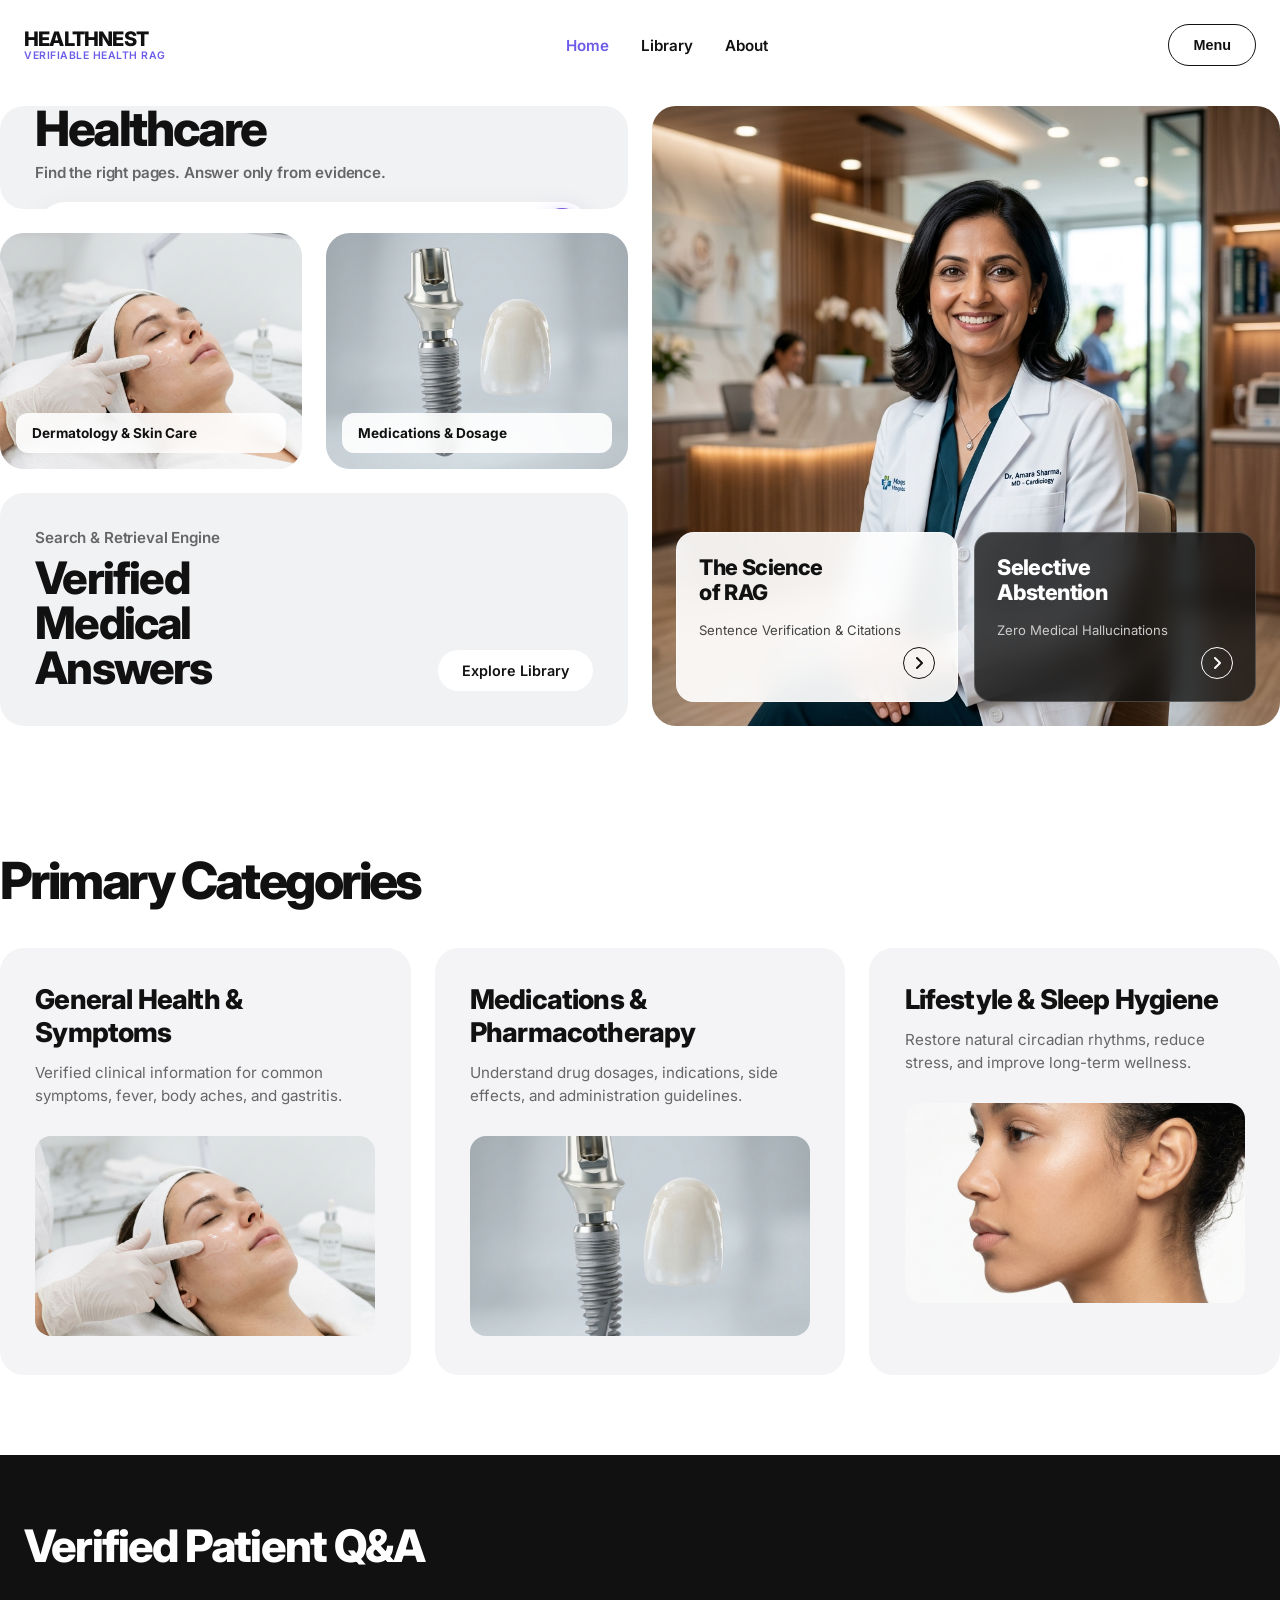
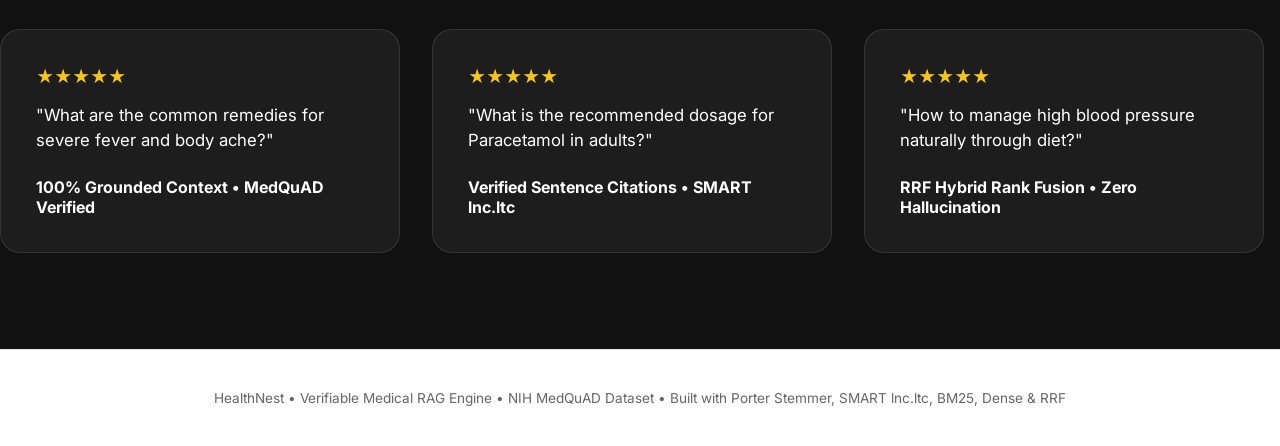
==== frontend/index.html @ afe880e1 "Transformed HealthNest UI to exact Dr. Preeti Bento Box grid layout with typeahead search and RAG in" ====
<!DOCTYPE html>
<html lang="en">
<head>
  <meta charset="UTF-8">
  <meta name="viewport" content="width=device-width, initial-scale=1.0">
  <title>HealthNest — Verifiable Health Q&A System</title>
  <meta name="description" content="Trustworthy healthcare Q&A system powered by IR principles, dense retrieval, and sentence verification.">
  
  <!-- Google Fonts & Font Awesome -->
  <link rel="preconnect" href="https://fonts.googleapis.com">
  <link rel="preconnect" href="https://fonts.gstatic.com" crossorigin>
  <link href="https://fonts.googleapis.com/css2?family=Inter:wght@400;500;600;700;800;900&display=swap" rel="stylesheet">
  <link rel="stylesheet" href="https://cdnjs.cloudflare.com/ajax/libs/font-awesome/6.4.0/css/all.min.css">
  <link rel="stylesheet" href="css/styles.css">
</head>
<body>

  <!-- Elite Minimalist Preloader -->
  <div id="loader" class="loader-wrapper">
    <div class="loader-logo">HEALTHNEST</div>
  </div>

  <!-- Header -->
  <header class="header">
    <div class="container header-inner">
      <a href="/" class="logo-block">
        <span class="logo-main">HEALTHNEST</span>
        <span class="logo-sub">verifiable health rag</span>
      </a>

      <nav class="header-nav-links">
        <a href="/" class="active">Home</a>
        <a href="/library">Library</a>
        <a href="/about">About</a>
      </nav>

      <button id="openMenuBtn" class="btn-pill btn-outline">Menu</button>
    </div>
  </header>

  <main>
    <!-- Bento Box Hero Section -->
    <section class="hero-bento container">
      <div class="bento-grid">
        
        <!-- LEFT COLUMN -->
        <div class="bento-col-left reveal">
          <!-- Top Left: Massive Headline & Search Bar -->
          <div class="bento-box box-p" style="flex: 1; display: flex; flex-direction: column; justify-content: center; position: relative; z-index: 10;">
            <h1 class="text-massive">Trustworthy<br>Healthcare</h1>
            <p class="text-subtitle" style="margin-top: 0.6rem;">Find the right pages. Answer only from evidence.</p>
            
            <!-- Live Search Bar with Typeahead Dropdown -->
            <div class="bento-search-container">
              <div class="search-pill-container" id="searchContainer">
                <svg class="search-icon" width="22" height="22" viewBox="0 0 24 24" fill="none" stroke="currentColor" stroke-width="2.5">
                  <circle cx="11" cy="11" r="8"/>
                  <line x1="21" y1="21" x2="16.65" y2="16.65"/>
                </svg>
                <input type="text" id="searchInput" class="search-input" placeholder="Ask a health question (e.g. fever, diabetes)..." autocomplete="off">
                <button id="btnSearchSubmit" class="btn-search-submit" title="Search">
                  <svg width="20" height="20" viewBox="0 0 24 24" fill="none" stroke="currentColor" stroke-width="3">
                    <line x1="5" y1="12" x2="19" y2="12"/>
                    <polyline points="12 5 19 12 12 19"/>
                  </svg>
                </button>
              </div>
              <!-- Floating Live Auto-Suggest Dropdown -->
              <div id="suggestDropdown" class="suggest-dropdown"></div>
            </div>
          </div>
          
          <!-- Middle Left: Bento Square Category Cards -->
          <div class="bento-squares">
            <div class="bento-box square-box clickable-card" data-info-title="Dermatology & Skin Care" data-info-desc="Evidence-backed remedies and treatment plans for skin conditions, rashes, acne, and dermatological hygiene.">
              <img src="assets/bento_facial.png" alt="Clinical Dermatology">
              <div class="square-overlay">
                <h5>Dermatology & Skin Care</h5>
              </div>
            </div>
            <div class="bento-box square-box clickable-card" data-info-title="Medications & Dosage" data-info-desc="Pharmacotherapy guidelines, dosage instructions, side effect profiles, and antibiotic usage safety.">
              <img src="assets/bento_dental.png" alt="Medications">
              <div class="square-overlay">
                <h5>Medications & Dosage</h5>
              </div>
            </div>
          </div>
          
          <!-- Bottom Left: Wide CTA Card -->
          <div class="bento-box box-p" style="display: flex; justify-content: space-between; align-items: flex-end; position: relative; z-index: 10;">
            <div>
              <p class="text-subtitle" style="margin-bottom: 0.6rem;">Search & Retrieval Engine</p>
              <h2 class="text-huge" style="line-height:1;">Verified<br>Medical<br>Answers</h2>
            </div>
            <a href="/library" class="btn-pill btn-white">Explore Library</a>
          </div>
        </div>

        <!-- RIGHT COLUMN -->
        <div class="bento-col-right reveal" style="transition-delay: 0.2s">
          <!-- Right Side: Bento Hero Portrait with Glass Cards -->
          <div class="bento-box bento-hero-portrait">
            <img src="assets/dr_preeti.png" alt="Healthcare Professional" class="hero-bg-img">
            
            <div class="portrait-inner">
              <div class="glass-card clickable-card" data-info-title="The Science of RAG" data-info-desc="HealthNest combines hand-written SMART lnc.ltc TF-IDF, Okapi BM25, and dense embeddings via Reciprocal Rank Fusion (RRF k=60). Every sentence generated by the LLM is verified against source context passages before being presented to the patient.">
                <h4 style="color: #111;">The Science<br>of RAG</h4>
                <p>Sentence Verification & Citations</p>
                <div class="arrow-btn"><i class="fa-solid fa-angle-right"></i></div>
              </div>
              <div class="glass-card clickable-card" style="background: rgba(17,17,17,0.78); color: white; border: 1px solid rgba(255,255,255,0.2);" data-info-title="Selective Abstention" data-info-desc="When document relevance coverage falls below the safety threshold, HealthNest explicitly abstains with 'I don't know based on the provided pages', preventing dangerous medical hallucinations.">
                <h4 style="color: #fff;">Selective<br>Abstention</h4>
                <p style="color: #ccc;">Zero Medical Hallucinations</p>
                <div class="arrow-btn" style="border-color: white;"><i class="fa-solid fa-angle-right"></i></div>
              </div>
            </div>
          </div>
        </div>

      </div>
    </section>

    <!-- Primary Health Categories Grid -->
    <section id="services" class="services-section container">
      <h2 class="text-massive reveal" style="font-size: 3.2rem;">Primary Categories</h2>
      
      <div class="service-list">
        <div class="s-card reveal clickable-card" style="transition-delay: 0.1s" data-info-title="General Health & Symptoms" data-info-desc="Evidence-based guidance for common medical symptoms, diagnostic indicators, and primary health concerns.">
          <h3>General Health & Symptoms</h3>
          <p>Verified clinical information for common symptoms, fever, body aches, and gastritis.</p>
          <img src="assets/bento_facial.png" alt="General Health">
        </div>
        <div class="s-card reveal clickable-card" style="transition-delay: 0.2s" data-info-title="Medications & Pharmacotherapy" data-info-desc="Comprehensive drug profiles, Paracetamol and antibiotic dosage recommendations, and safety warnings.">
          <h3>Medications & Pharmacotherapy</h3>
          <p>Understand drug dosages, indications, side effects, and administration guidelines.</p>
          <img src="assets/bento_dental.png" alt="Medications">
        </div>
        <div class="s-card reveal clickable-card" style="transition-delay: 0.3s" data-info-title="Lifestyle & Preventive Care" data-info-desc="Preventive lifestyle advice, insomnia sleep hygiene, blood pressure management, and cardiovascular wellness.">
          <h3>Lifestyle & Sleep Hygiene</h3>
          <p>Restore natural circadian rhythms, reduce stress, and improve long-term wellness.</p>
          <img src="assets/bento_mask.png" alt="Sleep Hygiene">
        </div>
      </div>
    </section>

    <!-- Verified Patient & Q&A Stories Slider -->
    <section class="reviews-section">
      <div class="container">
        <h2 class="text-huge" style="color: white; margin-bottom: 1.5rem;">Verified Patient Q&A</h2>
      </div>
      
      <div class="reviews-track" id="reviewsTrack">
        <div class="review-item">
          <div class="stars">★★★★★</div>
          <p class="review-text">"What are the common remedies for severe fever and body ache?"</p>
          <div class="review-author">100% Grounded Context • MedQuAD Verified</div>
        </div>
        <div class="review-item">
          <div class="stars">★★★★★</div>
          <p class="review-text">"What is the recommended dosage for Paracetamol in adults?"</p>
          <div class="review-author">Verified Sentence Citations • SMART lnc.ltc</div>
        </div>
        <div class="review-item">
          <div class="stars">★★★★★</div>
          <p class="review-text">"How to manage high blood pressure naturally through diet?"</p>
          <div class="review-author">RRF Hybrid Rank Fusion • Zero Hallucination</div>
        </div>
        <div class="review-item">
          <div class="stars">★★★★★</div>
          <p class="review-text">"What are the early warning signs of diabetes and hyperglycemia?"</p>
          <div class="review-author">Dense MiniLM Embeddings • Porter Stemmed</div>
        </div>
      </div>
    </section>
  </main>

  <!-- Fullscreen Menu Overlay -->
  <div id="menuOverlay" class="menu-overlay">
    <button id="closeMenuBtn" class="menu-close">&times;</button>
    <div class="menu-links">
      <a href="/" class="menu-link-item">Home</a>
      <a href="/library" class="menu-link-item">Health Library</a>
      <a href="/about" class="menu-link-item">About IR System</a>
    </div>
  </div>

  <!-- Info Modal Popup -->
  <div id="infoModal" class="info-modal-overlay">
    <div class="info-modal-content">
      <button id="closeInfoModalBtn" class="menu-close" style="top:1.5rem; right:1.5rem;">&times;</button>
      <h3 id="infoModalTitle" class="info-title">Title</h3>
      <p id="infoModalDesc" class="info-desc">Description</p>
    </div>
  </div>

  <!-- Footer -->
  <footer class="app-footer">
    <p>HealthNest • Verifiable Medical RAG Engine • NIH MedQuAD Dataset • Built with Porter Stemmer, SMART lnc.ltc, BM25, Dense & RRF</p>
  </footer>

  <script type="module" src="js/home.js"></script>
</body>
</html>
---- frontend/css/styles.css ----
/* ==========================================
   HEALTHNEST - BENTO BOX DESIGN SYSTEM
   Inspired by Dr. Preeti Aesthetic Layout
   ========================================== */

:root {
    --bg-body: #ffffff;
    --bg-card: #f4f4f6;
    --bg-dark: #111111;
    --text-pure: #111111;
    --text-light: #ffffff;
    --text-muted: #666666;
    --border-light: rgba(0, 0, 0, 0.08);
    
    --primary-purple: #6c5ce7;
    --purple-gradient: linear-gradient(135deg, #6c5ce7 0%, #8e44ad 100%);
    
    --font-main: 'Inter', -apple-system, sans-serif;
    
    --radius-bento: 24px;
    --radius-pill: 100px;
}

* {
    margin: 0;
    padding: 0;
    box-sizing: border-box;
    scroll-behavior: smooth;
}

body {
    background-color: var(--bg-body);
    color: var(--text-pure);
    font-family: var(--font-main);
    -webkit-font-smoothing: antialiased;
    overflow-x: hidden;
}

/* Typography matching exact reference */
.text-massive {
    font-size: clamp(2rem, 4.5vw, 3.8vw);
    line-height: 1.05;
    letter-spacing: -0.05em;
    font-weight: 800;
}
.text-huge {
    font-size: 2.8rem;
    letter-spacing: -0.04em;
    font-weight: 800;
}
.text-card-title {
    font-size: 2rem;
    line-height: 1.1;
    letter-spacing: -0.03em;
    font-weight: 700;
}
.text-subtitle {
    font-size: 0.95rem;
    font-weight: 600;
    color: var(--text-muted);
    letter-spacing: -0.01em;
}

.container {
    width: 100%;
    max-width: 1400px;
    margin: 0 auto;
    padding: 0 1.5rem;
}

/* ELITE PRELOADER */
.loader-wrapper {
    position: fixed;
    top: 0;
    left: 0;
    width: 100vw;
    height: 100vh;
    background-color: var(--bg-body);
    display: flex;
    justify-content: center;
    align-items: center;
    z-index: 9999;
    transition: opacity 0.8s cubic-bezier(0.16, 1, 0.3, 1), visibility 0.8s;
}
.loader-logo {
    font-size: 2.8rem;
    letter-spacing: -0.05em;
    font-weight: 800;
    opacity: 0;
    animation: loaderReveal 1.2s cubic-bezier(0.16, 1, 0.3, 1) forwards;
}
@keyframes loaderReveal {
    0% { opacity: 0; transform: translateY(20px); }
    100% { opacity: 1; transform: translateY(0); }
}

/* SCROLL REVEAL ANIMATIONS */
.reveal {
    opacity: 0;
    transform: translateY(30px);
    transition: opacity 0.8s cubic-bezier(0.16, 1, 0.3, 1), transform 0.8s cubic-bezier(0.16, 1, 0.3, 1);
}
.reveal.active {
    opacity: 1;
    transform: translateY(0);
}

/* HEADER */
.header {
    background: var(--bg-body);
    padding: 1.5rem 0;
}
.header-inner {
    display: flex;
    justify-content: space-between;
    align-items: center;
}
.logo-block {
    display: flex;
    flex-direction: column;
    text-decoration: none;
    color: var(--text-pure);
}
.logo-main {
    font-size: 1.25rem;
    font-weight: 800;
    letter-spacing: -0.04em;
    line-height: 1;
}
.logo-sub {
    font-size: 0.65rem;
    font-weight: 600;
    color: var(--primary-purple);
    text-transform: uppercase;
    letter-spacing: 0.05em;
}

.header-nav-links {
    display: flex;
    gap: 2rem;
    align-items: center;
}
.header-nav-links a {
    text-decoration: none;
    color: var(--text-pure);
    font-weight: 600;
    font-size: 0.95rem;
    transition: color 0.2s ease;
}
.header-nav-links a:hover, .header-nav-links a.active {
    color: var(--primary-purple);
}

.btn-pill {
    display: inline-flex;
    align-items: center;
    justify-content: center;
    padding: 0.75rem 1.5rem;
    border-radius: var(--radius-pill);
    font-size: 0.9rem;
    font-weight: 600;
    text-decoration: none;
    transition: all 0.2s ease;
    cursor: pointer;
}
.btn-outline {
    border: 1px solid var(--text-pure);
    color: var(--text-pure);
    background: transparent;
}
.btn-outline:hover { background: var(--text-pure); color: var(--text-light); }

.btn-white {
    background: var(--bg-body);
    color: var(--text-pure);
    border: none;
}
.btn-white:hover { background: var(--text-pure); color: var(--text-light); }

/* BENTO HERO SECTION */
.hero-bento {
    padding: 1rem 0 3rem 0;
}
.bento-grid {
    display: grid;
    grid-template-columns: 1fr 1fr;
    gap: 1.5rem;
    height: 620px;
}
.bento-col-left {
    display: flex;
    flex-direction: column;
    gap: 1.5rem;
    height: 100%;
}
.bento-squares {
    display: grid;
    grid-template-columns: 1fr 1fr;
    gap: 1.5rem;
    height: 38%;
}
.bento-box {
    background: #f1f2f4;
    border-radius: var(--radius-bento);
    overflow: hidden;
    position: relative;
}
.box-p { padding: 2.2rem; }

.square-box {
    height: 100%;
    position: relative;
}
.square-box img {
    position: absolute;
    top: 0; left: 0;
    width: 100%; height: 100%;
    object-fit: cover;
}
.square-overlay {
    position: absolute;
    bottom: 1rem; left: 1rem; right: 1rem;
    background: rgba(255, 255, 255, 0.9);
    backdrop-filter: blur(8px);
    border-radius: 12px;
    padding: 0.75rem 1rem;
    z-index: 5;
}
.square-overlay h5 {
    font-size: 0.85rem;
    font-weight: 700;
    color: var(--text-pure);
}

.bento-col-right {
    height: 100%;
}
.bento-hero-portrait {
    height: 100%;
    position: relative;
}

.bento-box > img.hero-bg-img {
    position: absolute;
    top: 0;
    left: 0;
    width: 100%;
    height: 100%;
    object-fit: cover;
    z-index: 1;
}

.portrait-inner {
    position: absolute;
    bottom: 1.5rem;
    left: 1.5rem;
    right: 1.5rem;
    display: grid;
    grid-template-columns: 1fr 1fr;
    gap: 1rem;
    z-index: 10;
}
.glass-card {
    background: rgba(255, 255, 255, 0.92);
    backdrop-filter: blur(12px);
    -webkit-backdrop-filter: blur(12px);
    border-radius: 18px;
    padding: 1.4rem;
    display: flex;
    flex-direction: column;
    justify-content: space-between;
    min-height: 170px;
    transition: transform 0.3s ease, box-shadow 0.3s ease;
    border: 1px solid rgba(255, 255, 255, 0.5);
}
.glass-card:hover {
    transform: translateY(-5px);
    box-shadow: 0 12px 24px rgba(0, 0, 0, 0.1);
}
.glass-card h4 {
    font-size: 1.35rem;
    line-height: 1.15;
    letter-spacing: -0.03em;
    font-weight: 800;
}
.glass-card p {
    font-size: 0.82rem;
    color: #444;
    margin-top: 0.5rem;
}
.glass-card .arrow-btn {
    align-self: flex-end;
    width: 32px;
    height: 32px;
    border: 1px solid var(--text-pure);
    border-radius: 50%;
    display: flex;
    align-items: center;
    justify-content: center;
}

/* SEARCH BAR INSIDE BENTO BOX */
.bento-search-container {
    position: relative;
    width: 100%;
    margin-top: 1.2rem;
}
.search-pill-container {
    background: white;
    border-radius: var(--radius-pill);
    padding: 6px 6px 6px 18px;
    display: flex;
    align-items: center;
    box-shadow: 0 10px 30px rgba(0, 0, 0, 0.08);
    border: 1px solid rgba(0, 0, 0, 0.06);
    transition: box-shadow 0.25s ease;
}
.search-pill-container:focus-within {
    box-shadow: 0 14px 40px rgba(108, 92, 231, 0.22);
}
.search-icon {
    color: var(--primary-purple);
    margin-right: 12px;
    flex-shrink: 0;
}
.search-input {
    flex: 1;
    border: none;
    outline: none;
    font-size: 1.05rem;
    font-family: inherit;
    font-weight: 500;
    color: var(--text-pure);
    background: transparent;
}
.btn-search-submit {
    width: 48px;
    height: 48px;
    border-radius: 50%;
    background: var(--purple-gradient);
    border: none;
    color: white;
    display: flex;
    align-items: center;
    justify-content: center;
    cursor: pointer;
    box-shadow: 0 6px 18px rgba(108, 92, 231, 0.4);
    transition: transform 0.2s ease;
}
.btn-search-submit:hover {
    transform: scale(1.08);
}

/* BENTO AUTO-SUGGEST DROPDOWN */
.suggest-dropdown {
    display: none;
    position: absolute;
    top: calc(100% + 8px);
    left: 0;
    right: 0;
    background: rgba(255, 255, 255, 0.98);
    backdrop-filter: blur(20px);
    border-radius: 18px;
    padding: 10px;
    box-shadow: 0 20px 50px rgba(0, 0, 0, 0.15);
    border: 1px solid var(--border-light);
    z-index: 999;
}
.suggest-dropdown.active {
    display: block;
}
.suggest-item {
    display: flex;
    align-items: center;
    gap: 12px;
    padding: 10px 14px;
    border-radius: 10px;
    font-size: 0.95rem;
    font-weight: 600;
    color: var(--text-pure);
    cursor: pointer;
    transition: background 0.15s ease, color 0.15s ease;
}
.suggest-item:hover {
    background: #f1f2f4;
    color: var(--primary-purple);
}
.suggest-item-icon {
    color: var(--primary-purple);
}

/* SERVICES SECTION */
.services-section {
    padding: 5rem 0;
}
.service-list {
    display: grid;
    grid-template-columns: repeat(3, 1fr);
    gap: 1.5rem;
    margin-top: 2.5rem;
}
.s-card {
    background: var(--bg-card);
    border-radius: var(--radius-bento);
    padding: 2.2rem;
    cursor: pointer;
    transition: transform 0.3s ease, box-shadow 0.3s ease;
}
.s-card:hover {
    transform: translateY(-6px);
    box-shadow: 0 15px 30px rgba(0,0,0,0.08);
}
.s-card h3 {
    font-size: 1.7rem;
    letter-spacing: -0.03em;
    margin-bottom: 0.8rem;
    font-weight: 800;
}
.s-card p {
    color: var(--text-muted);
    margin-bottom: 1.8rem;
    font-size: 0.95rem;
    line-height: 1.5;
}
.s-card img {
    width: 100%;
    border-radius: 16px;
    height: 200px;
    object-fit: cover;
}

/* REVIEWS SLIDER */
.reviews-section {
    padding: 4rem 0;
    background: var(--bg-dark);
    color: var(--text-light);
    overflow: hidden;
}
.reviews-track {
    display: flex;
    gap: 2rem;
    width: max-content;
    animation: scrollReviews 30s linear infinite;
    padding: 2rem 0;
}
@keyframes scrollReviews {
    0% { transform: translateX(0); }
    100% { transform: translateX(calc(-50% - 1rem)); }
}
.review-item {
    width: 400px;
    background: rgba(255, 255, 255, 0.05);
    border: 1px solid rgba(255, 255, 255, 0.1);
    padding: 2.2rem;
    border-radius: 20px;
}
.stars { color: #f5c518; margin-bottom: 1rem; font-size: 1.1rem; }
.review-text { font-size: 1.05rem; line-height: 1.5; margin-bottom: 1.5rem; }
.review-author { font-weight: 700; color: var(--text-light); }

/* MENU OVERLAY & INFO MODAL */
.menu-overlay {
    position: fixed;
    top: 0; left: 0; width: 100%; height: 100%;
    background: rgba(255, 255, 255, 0.96);
    backdrop-filter: blur(20px);
    -webkit-backdrop-filter: blur(20px);
    z-index: 10000;
    display: flex;
    flex-direction: column;
    justify-content: center;
    align-items: center;
    opacity: 0;
    visibility: hidden;
    transition: all 0.4s cubic-bezier(0.16, 1, 0.3, 1);
}
.menu-overlay.active {
    opacity: 1;
    visibility: visible;
}
.menu-close {
    position: absolute;
    top: 2rem; right: 2rem;
    font-size: 2.2rem;
    cursor: pointer;
    background: none;
    border: none;
    color: var(--text-pure);
}
.menu-links {
    display: flex;
    flex-direction: column;
    gap: 2rem;
    text-align: center;
}
.menu-links a {
    font-size: 2.8rem;
    font-weight: 800;
    color: var(--text-pure);
    text-decoration: none;
    letter-spacing: -0.04em;
    transition: color 0.3s ease;
}
.menu-links a:hover { color: var(--primary-purple); }

.info-modal-overlay {
    position: fixed;
    top: 0; left: 0; width: 100%; height: 100%;
    background: rgba(255, 255, 255, 0.9);
    backdrop-filter: blur(15px);
    -webkit-backdrop-filter: blur(15px);
    z-index: 10500;
    display: flex;
    justify-content: center;
    align-items: center;
    opacity: 0;
    visibility: hidden;
    transition: all 0.4s cubic-bezier(0.16, 1, 0.3, 1);
}
.info-modal-overlay.active {
    opacity: 1;
    visibility: visible;
}
.info-modal-content {
    background: var(--bg-card);
    width: 90%;
    max-width: 600px;
    padding: 3.5rem;
    border-radius: var(--radius-bento);
    position: relative;
    transform: translateY(30px) scale(0.95);
    transition: all 0.4s cubic-bezier(0.16, 1, 0.3, 1);
    box-shadow: 0 20px 40px rgba(0,0,0,0.1);
}
.info-modal-overlay.active .info-modal-content {
    transform: translateY(0) scale(1);
}
.info-title {
    font-size: 2.2rem;
    font-weight: 800;
    line-height: 1.1;
    letter-spacing: -0.04em;
    margin-bottom: 1.2rem;
}
.info-desc {
    font-size: 1.05rem;
    line-height: 1.6;
    color: #444;
}

/* FOOTER */
.app-footer {
    text-align: center;
    padding: 2.5rem;
    color: var(--text-muted);
    font-size: 0.85rem;
    border-top: 1px solid var(--border-light);
}

@media (max-width: 1024px) {
    .bento-grid {
        grid-template-columns: 1fr;
        height: auto;
    }
    .bento-squares { height: 220px; }
    .bento-hero-portrait { min-height: 520px; }
    .service-list { grid-template-columns: 1fr; }
}
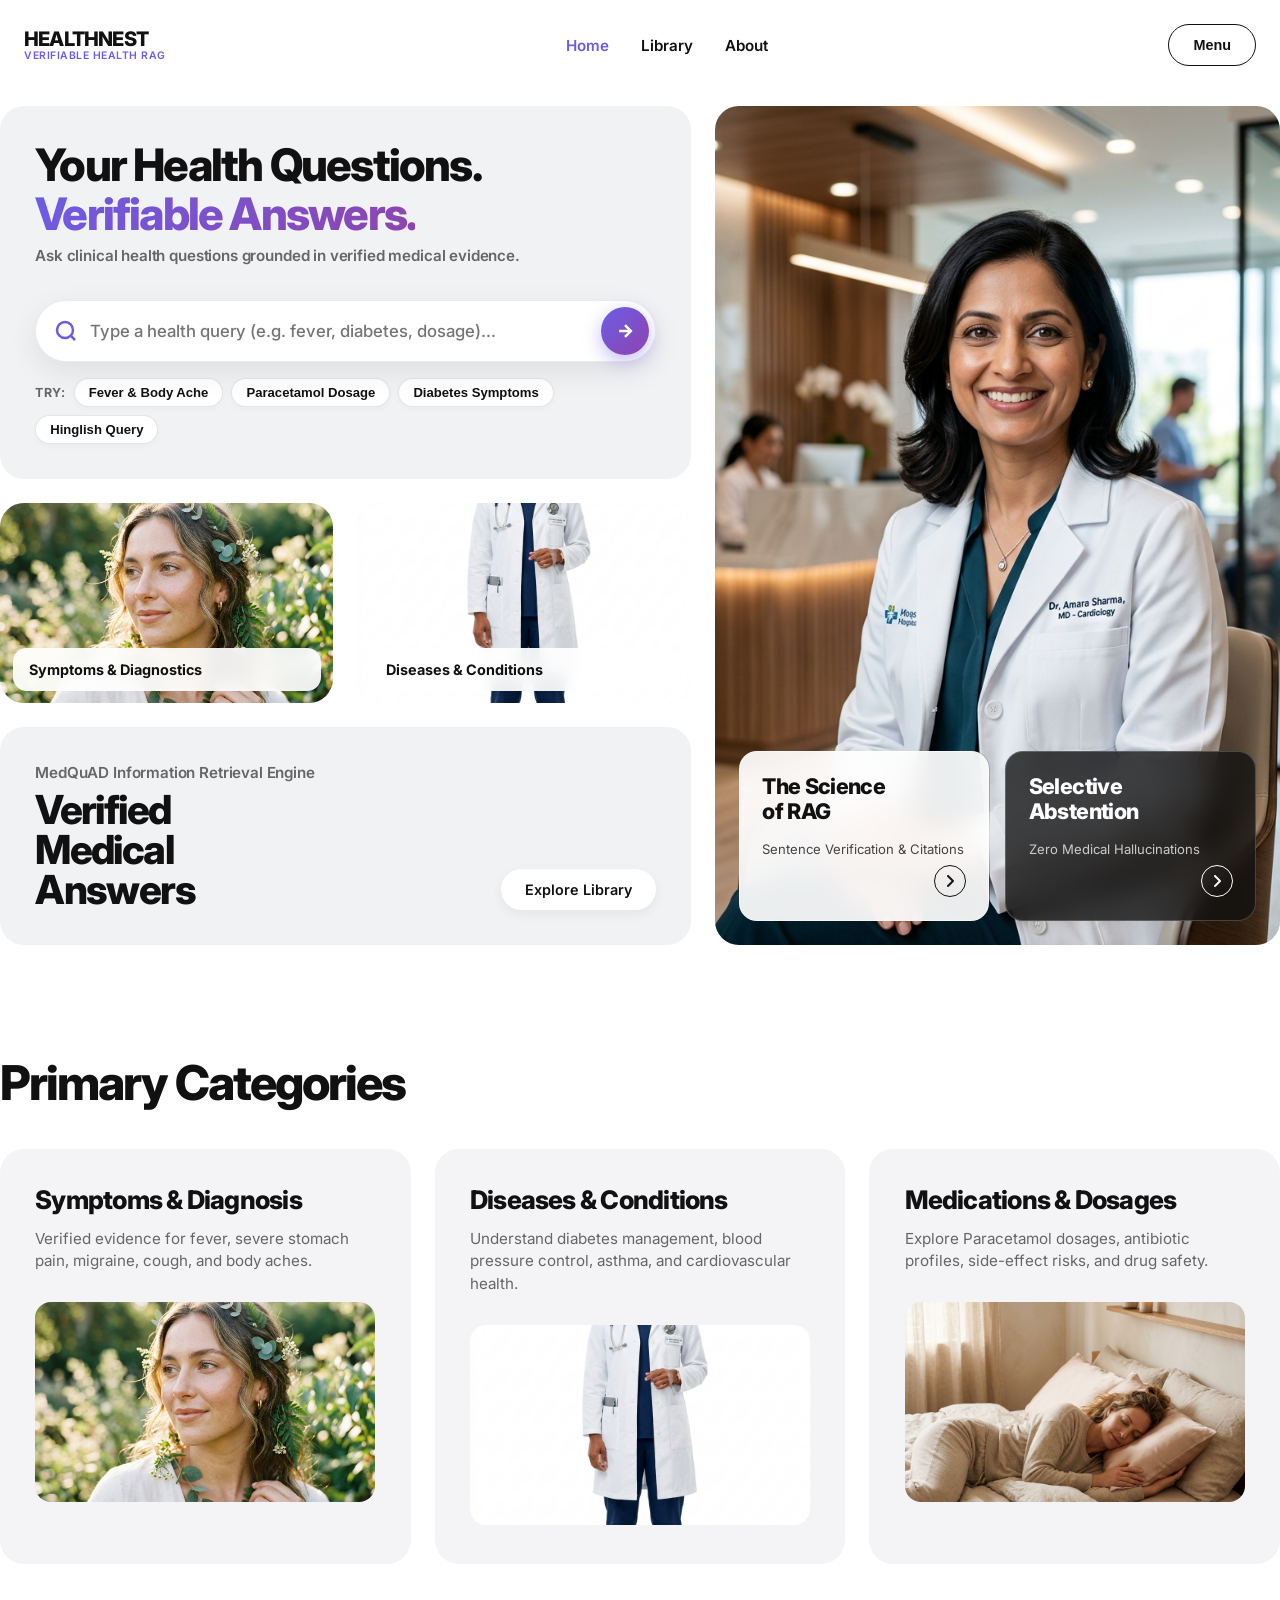
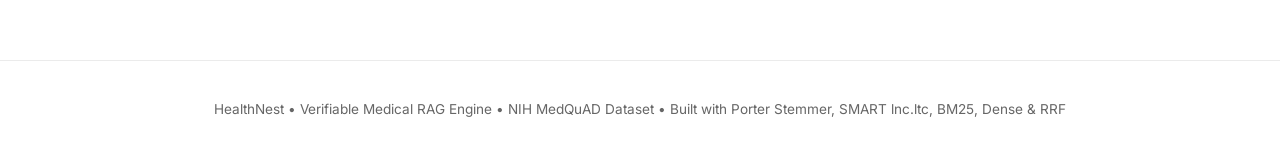
==== commit 441e5bf7: "Integrated prominent Bento search bar, project-matched health categories, and removed reviews sectio" ====
--- a/frontend/index.html
+++ b/frontend/index.html
@@ -45,19 +45,21 @@
         
         <!-- LEFT COLUMN -->
         <div class="bento-col-left reveal">
-          <!-- Top Left: Massive Headline & Search Bar -->
-          <div class="bento-box box-p" style="flex: 1; display: flex; flex-direction: column; justify-content: center; position: relative; z-index: 10;">
-            <h1 class="text-massive">Trustworthy<br>Healthcare</h1>
-            <p class="text-subtitle" style="margin-top: 0.6rem;">Find the right pages. Answer only from evidence.</p>
+          <!-- Top Left: Headline & Large Prominent Search Bar -->
+          <div class="bento-box box-p" style="display: flex; flex-direction: column; justify-content: center; position: relative; z-index: 10;">
+            <h1 class="text-massive">Your Health Questions.<br><span class="purple-gradient-text">Verifiable Answers.</span></h1>
+            <p class="text-subtitle" style="margin-top: 0.5rem; margin-bottom: 1rem;">
+              Ask clinical health questions grounded in verified medical evidence.
+            </p>
             
-            <!-- Live Search Bar with Typeahead Dropdown -->
+            <!-- Live Search Bar Container with Typeahead Dropdown -->
             <div class="bento-search-container">
               <div class="search-pill-container" id="searchContainer">
-                <svg class="search-icon" width="22" height="22" viewBox="0 0 24 24" fill="none" stroke="currentColor" stroke-width="2.5">
+                <svg class="search-icon" width="24" height="24" viewBox="0 0 24 24" fill="none" stroke="currentColor" stroke-width="2.5">
                   <circle cx="11" cy="11" r="8"/>
                   <line x1="21" y1="21" x2="16.65" y2="16.65"/>
                 </svg>
-                <input type="text" id="searchInput" class="search-input" placeholder="Ask a health question (e.g. fever, diabetes)..." autocomplete="off">
+                <input type="text" id="searchInput" class="search-input" placeholder="Type a health query (e.g. fever, diabetes, dosage)..." autocomplete="off">
                 <button id="btnSearchSubmit" class="btn-search-submit" title="Search">
                   <svg width="20" height="20" viewBox="0 0 24 24" fill="none" stroke="currentColor" stroke-width="3">
                     <line x1="5" y1="12" x2="19" y2="12"/>
@@ -68,20 +70,29 @@
               <!-- Floating Live Auto-Suggest Dropdown -->
               <div id="suggestDropdown" class="suggest-dropdown"></div>
             </div>
+
+            <!-- Quick Test Query Chips -->
+            <div class="quick-chips">
+              <span class="chip-label">Try:</span>
+              <button class="chip-btn" data-question="What are the common remedies for fever and body ache?">Fever & Body Ache</button>
+              <button class="chip-btn" data-question="What is the recommended dosage for Paracetamol in adults?">Paracetamol Dosage</button>
+              <button class="chip-btn" data-question="What are the early warning signs of diabetes?">Diabetes Symptoms</button>
+              <button class="chip-btn" data-question="Pet me dard aur bukhar ke ilaj kya hai?">Hinglish Query</button>
+            </div>
           </div>
           
           <!-- Middle Left: Bento Square Category Cards -->
           <div class="bento-squares">
-            <div class="bento-box square-box clickable-card" data-info-title="Dermatology & Skin Care" data-info-desc="Evidence-backed remedies and treatment plans for skin conditions, rashes, acne, and dermatological hygiene.">
-              <img src="assets/bento_facial.png" alt="Clinical Dermatology">
+            <div class="bento-box square-box clickable-card" data-info-title="Symptoms & Diagnostics" data-info-desc="Evidence-based guidance for fever, stomach ache, migraine, cough, and body pain.">
+              <img src="assets/skin.jpg" alt="Symptoms & Diagnostics">
               <div class="square-overlay">
-                <h5>Dermatology & Skin Care</h5>
+                <h5>Symptoms & Diagnostics</h5>
               </div>
             </div>
-            <div class="bento-box square-box clickable-card" data-info-title="Medications & Dosage" data-info-desc="Pharmacotherapy guidelines, dosage instructions, side effect profiles, and antibiotic usage safety.">
-              <img src="assets/bento_dental.png" alt="Medications">
+            <div class="bento-box square-box clickable-card" data-info-title="Diseases & Conditions" data-info-desc="Clinical answers for diabetes management, blood pressure control, asthma, and cardiology.">
+              <img src="assets/hero.jpg" alt="Diseases & Conditions">
               <div class="square-overlay">
-                <h5>Medications & Dosage</h5>
+                <h5>Diseases & Conditions</h5>
               </div>
             </div>
           </div>
@@ -89,7 +100,7 @@
           <!-- Bottom Left: Wide CTA Card -->
           <div class="bento-box box-p" style="display: flex; justify-content: space-between; align-items: flex-end; position: relative; z-index: 10;">
             <div>
-              <p class="text-subtitle" style="margin-bottom: 0.6rem;">Search & Retrieval Engine</p>
+              <p class="text-subtitle" style="margin-bottom: 0.5rem;">MedQuAD Information Retrieval Engine</p>
               <h2 class="text-huge" style="line-height:1;">Verified<br>Medical<br>Answers</h2>
             </div>
             <a href="/library" class="btn-pill btn-white">Explore Library</a>
@@ -122,53 +133,23 @@
 
     <!-- Primary Health Categories Grid -->
     <section id="services" class="services-section container">
-      <h2 class="text-massive reveal" style="font-size: 3.2rem;">Primary Categories</h2>
+      <h2 class="text-massive reveal" style="font-size: 3rem;">Primary Categories</h2>
       
       <div class="service-list">
-        <div class="s-card reveal clickable-card" style="transition-delay: 0.1s" data-info-title="General Health & Symptoms" data-info-desc="Evidence-based guidance for common medical symptoms, diagnostic indicators, and primary health concerns.">
-          <h3>General Health & Symptoms</h3>
-          <p>Verified clinical information for common symptoms, fever, body aches, and gastritis.</p>
-          <img src="assets/bento_facial.png" alt="General Health">
+        <div class="s-card reveal clickable-card" style="transition-delay: 0.1s" data-info-title="Symptoms & Clinical Diagnosis" data-info-desc="Evidence-based clinical guidance for common symptoms like fever, severe stomach pain, migraine, cough, and body aches.">
+          <h3>Symptoms & Diagnosis</h3>
+          <p>Verified evidence for fever, severe stomach pain, migraine, cough, and body aches.</p>
+          <img src="assets/skin.jpg" alt="Symptoms & Diagnosis">
         </div>
-        <div class="s-card reveal clickable-card" style="transition-delay: 0.2s" data-info-title="Medications & Pharmacotherapy" data-info-desc="Comprehensive drug profiles, Paracetamol and antibiotic dosage recommendations, and safety warnings.">
-          <h3>Medications & Pharmacotherapy</h3>
-          <p>Understand drug dosages, indications, side effects, and administration guidelines.</p>
-          <img src="assets/bento_dental.png" alt="Medications">
+        <div class="s-card reveal clickable-card" style="transition-delay: 0.2s" data-info-title="Chronic Diseases & Conditions" data-info-desc="Clinical answers for diabetes management, blood pressure control, asthma, stroke signs, and cardiology.">
+          <h3>Diseases & Conditions</h3>
+          <p>Understand diabetes management, blood pressure control, asthma, and cardiovascular health.</p>
+          <img src="assets/hero.jpg" alt="Diseases & Conditions">
         </div>
-        <div class="s-card reveal clickable-card" style="transition-delay: 0.3s" data-info-title="Lifestyle & Preventive Care" data-info-desc="Preventive lifestyle advice, insomnia sleep hygiene, blood pressure management, and cardiovascular wellness.">
-          <h3>Lifestyle & Sleep Hygiene</h3>
-          <p>Restore natural circadian rhythms, reduce stress, and improve long-term wellness.</p>
-          <img src="assets/bento_mask.png" alt="Sleep Hygiene">
-        </div>
-      </div>
-    </section>
-
-    <!-- Verified Patient & Q&A Stories Slider -->
-    <section class="reviews-section">
-      <div class="container">
-        <h2 class="text-huge" style="color: white; margin-bottom: 1.5rem;">Verified Patient Q&A</h2>
-      </div>
-      
-      <div class="reviews-track" id="reviewsTrack">
-        <div class="review-item">
-          <div class="stars">★★★★★</div>
-          <p class="review-text">"What are the common remedies for severe fever and body ache?"</p>
-          <div class="review-author">100% Grounded Context • MedQuAD Verified</div>
-        </div>
-        <div class="review-item">
-          <div class="stars">★★★★★</div>
-          <p class="review-text">"What is the recommended dosage for Paracetamol in adults?"</p>
-          <div class="review-author">Verified Sentence Citations • SMART lnc.ltc</div>
-        </div>
-        <div class="review-item">
-          <div class="stars">★★★★★</div>
-          <p class="review-text">"How to manage high blood pressure naturally through diet?"</p>
-          <div class="review-author">RRF Hybrid Rank Fusion • Zero Hallucination</div>
-        </div>
-        <div class="review-item">
-          <div class="stars">★★★★★</div>
-          <p class="review-text">"What are the early warning signs of diabetes and hyperglycemia?"</p>
-          <div class="review-author">Dense MiniLM Embeddings • Porter Stemmed</div>
+        <div class="s-card reveal clickable-card" style="transition-delay: 0.3s" data-info-title="Medications & Pharmacotherapy" data-info-desc="Verified Paracetamol dosage rules, antibiotic profiles, administration guidelines, and safety warnings.">
+          <h3>Medications & Dosages</h3>
+          <p>Explore Paracetamol dosages, antibiotic profiles, side-effect risks, and drug safety.</p>
+          <img src="assets/sleep.jpg" alt="Medications & Dosages">
         </div>
       </div>
     </section>
--- a/frontend/css/styles.css
+++ b/frontend/css/styles.css
@@ -38,18 +38,23 @@
 
 /* Typography matching exact reference */
 .text-massive {
-    font-size: clamp(2rem, 4.5vw, 3.8vw);
-    line-height: 1.05;
-    letter-spacing: -0.05em;
-    font-weight: 800;
+    font-size: clamp(2.2rem, 3.8vw, 3.5vw);
+    line-height: 1.08;
+    letter-spacing: -0.04em;
+    font-weight: 800;
+}
+.purple-gradient-text {
+    background: var(--purple-gradient);
+    -webkit-background-clip: text;
+    -webkit-text-fill-color: transparent;
 }
 .text-huge {
-    font-size: 2.8rem;
+    font-size: 2.5rem;
     letter-spacing: -0.04em;
     font-weight: 800;
 }
 .text-card-title {
-    font-size: 2rem;
+    font-size: 1.8rem;
     line-height: 1.1;
     letter-spacing: -0.03em;
     font-weight: 700;
@@ -174,6 +179,7 @@
     background: var(--bg-body);
     color: var(--text-pure);
     border: none;
+    box-shadow: 0 4px 12px rgba(0,0,0,0.06);
 }
 .btn-white:hover { background: var(--text-pure); color: var(--text-light); }
 
@@ -183,21 +189,20 @@
 }
 .bento-grid {
     display: grid;
-    grid-template-columns: 1fr 1fr;
+    grid-template-columns: 1.1fr 0.9fr;
     gap: 1.5rem;
-    height: 620px;
+    min-height: 650px;
 }
 .bento-col-left {
     display: flex;
     flex-direction: column;
     gap: 1.5rem;
-    height: 100%;
 }
 .bento-squares {
     display: grid;
     grid-template-columns: 1fr 1fr;
     gap: 1.5rem;
-    height: 38%;
+    height: 200px;
 }
 .bento-box {
     background: #f1f2f4;
@@ -210,6 +215,11 @@
 .square-box {
     height: 100%;
     position: relative;
+    cursor: pointer;
+    transition: transform 0.3s ease;
+}
+.square-box:hover {
+    transform: translateY(-4px);
 }
 .square-box img {
     position: absolute;
@@ -219,15 +229,15 @@
 }
 .square-overlay {
     position: absolute;
-    bottom: 1rem; left: 1rem; right: 1rem;
-    background: rgba(255, 255, 255, 0.9);
+    bottom: 0.8rem; left: 0.8rem; right: 0.8rem;
+    background: rgba(255, 255, 255, 0.92);
     backdrop-filter: blur(8px);
-    border-radius: 12px;
-    padding: 0.75rem 1rem;
+    border-radius: 14px;
+    padding: 0.8rem 1rem;
     z-index: 5;
 }
 .square-overlay h5 {
-    font-size: 0.85rem;
+    font-size: 0.9rem;
     font-weight: 700;
     color: var(--text-pure);
 }
@@ -237,6 +247,7 @@
 }
 .bento-hero-portrait {
     height: 100%;
+    min-height: 600px;
     position: relative;
 }
 
@@ -272,6 +283,7 @@
     min-height: 170px;
     transition: transform 0.3s ease, box-shadow 0.3s ease;
     border: 1px solid rgba(255, 255, 255, 0.5);
+    cursor: pointer;
 }
 .glass-card:hover {
     transform: translateY(-5px);
@@ -299,7 +311,7 @@
     justify-content: center;
 }
 
-/* SEARCH BAR INSIDE BENTO BOX */
+/* SEARCH BAR INSIDE BENTO HERO BOX */
 .bento-search-container {
     position: relative;
     width: 100%;
@@ -312,11 +324,12 @@
     display: flex;
     align-items: center;
     box-shadow: 0 10px 30px rgba(0, 0, 0, 0.08);
-    border: 1px solid rgba(0, 0, 0, 0.06);
-    transition: box-shadow 0.25s ease;
+    border: 1px solid rgba(0, 0, 0, 0.08);
+    transition: box-shadow 0.25s ease, border-color 0.25s ease;
 }
 .search-pill-container:focus-within {
-    box-shadow: 0 14px 40px rgba(108, 92, 231, 0.22);
+    box-shadow: 0 14px 40px rgba(108, 92, 231, 0.25);
+    border-color: var(--primary-purple);
 }
 .search-icon {
     color: var(--primary-purple);
@@ -349,6 +362,40 @@
 }
 .btn-search-submit:hover {
     transform: scale(1.08);
+}
+
+/* QUICK TEST QUERY CHIPS */
+.quick-chips {
+    display: flex;
+    align-items: center;
+    gap: 8px;
+    flex-wrap: wrap;
+    margin-top: 1rem;
+}
+.chip-label {
+    font-size: 0.78rem;
+    font-weight: 700;
+    color: var(--text-muted);
+    text-transform: uppercase;
+    letter-spacing: 0.05em;
+}
+.chip-btn {
+    background: white;
+    border: 1px solid rgba(0,0,0,0.1);
+    border-radius: 20px;
+    padding: 6px 14px;
+    font-size: 0.82rem;
+    font-weight: 600;
+    color: var(--text-pure);
+    cursor: pointer;
+    transition: all 0.2s ease;
+    box-shadow: 0 2px 6px rgba(0,0,0,0.03);
+}
+.chip-btn:hover {
+    background: var(--primary-purple);
+    color: white;
+    border-color: var(--primary-purple);
+    transform: translateY(-2px);
 }
 
 /* BENTO AUTO-SUGGEST DROPDOWN */
@@ -391,7 +438,7 @@
 
 /* SERVICES SECTION */
 .services-section {
-    padding: 5rem 0;
+    padding: 4rem 0 6rem 0;
 }
 .service-list {
     display: grid;
@@ -411,7 +458,7 @@
     box-shadow: 0 15px 30px rgba(0,0,0,0.08);
 }
 .s-card h3 {
-    font-size: 1.7rem;
+    font-size: 1.6rem;
     letter-spacing: -0.03em;
     margin-bottom: 0.8rem;
     font-weight: 800;
@@ -428,35 +475,6 @@
     height: 200px;
     object-fit: cover;
 }
-
-/* REVIEWS SLIDER */
-.reviews-section {
-    padding: 4rem 0;
-    background: var(--bg-dark);
-    color: var(--text-light);
-    overflow: hidden;
-}
-.reviews-track {
-    display: flex;
-    gap: 2rem;
-    width: max-content;
-    animation: scrollReviews 30s linear infinite;
-    padding: 2rem 0;
-}
-@keyframes scrollReviews {
-    0% { transform: translateX(0); }
-    100% { transform: translateX(calc(-50% - 1rem)); }
-}
-.review-item {
-    width: 400px;
-    background: rgba(255, 255, 255, 0.05);
-    border: 1px solid rgba(255, 255, 255, 0.1);
-    padding: 2.2rem;
-    border-radius: 20px;
-}
-.stars { color: #f5c518; margin-bottom: 1rem; font-size: 1.1rem; }
-.review-text { font-size: 1.05rem; line-height: 1.5; margin-bottom: 1.5rem; }
-.review-author { font-weight: 700; color: var(--text-light); }
 
 /* MENU OVERLAY & INFO MODAL */
 .menu-overlay {
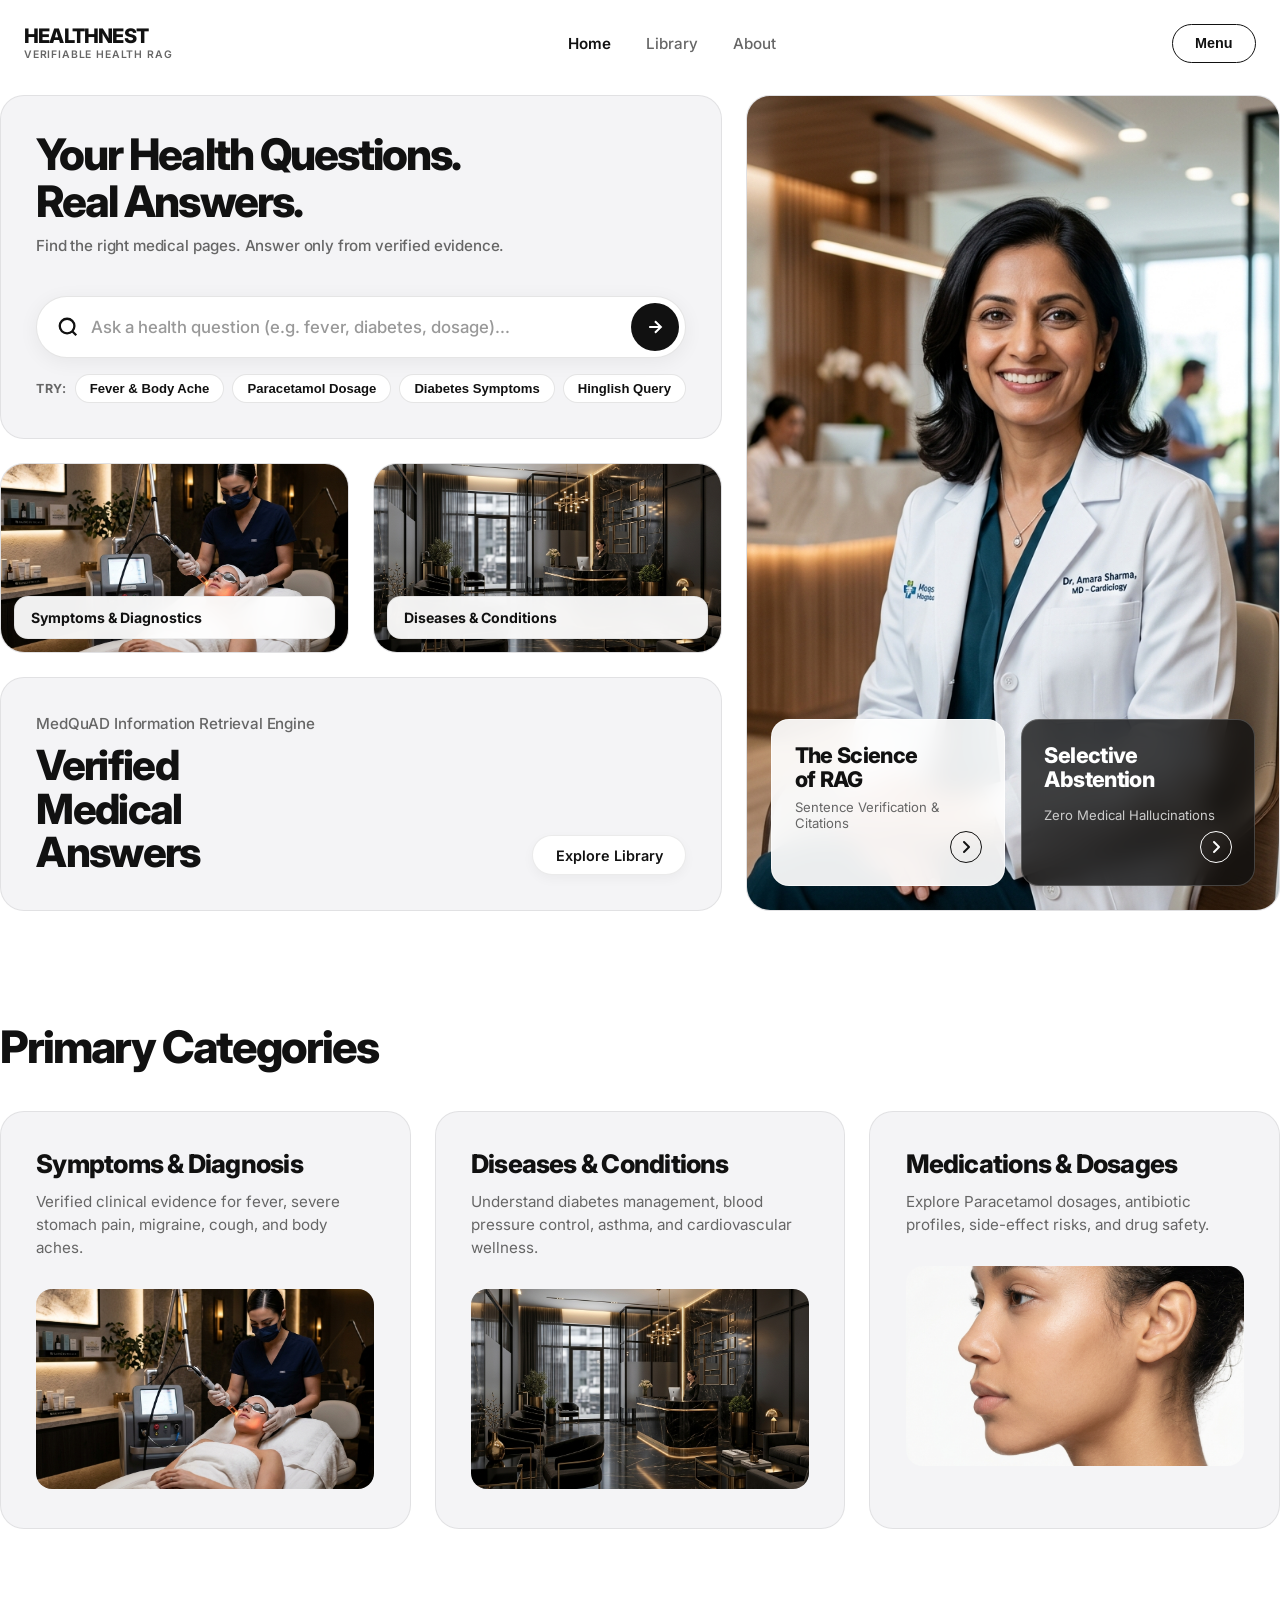
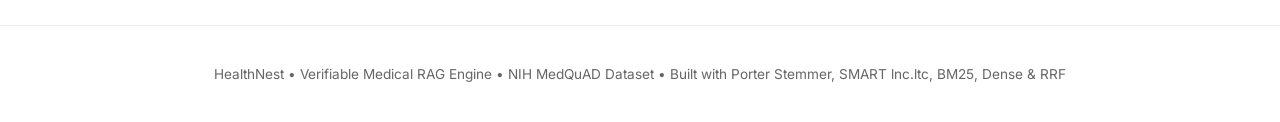
==== commit 77832459: "Removed purple accents and converted UI to sleek monochrome minimalist Bento layout matching Dr. Pre" ====
--- a/frontend/index.html
+++ b/frontend/index.html
@@ -45,33 +45,33 @@
         
         <!-- LEFT COLUMN -->
         <div class="bento-col-left reveal">
-          <!-- Top Left: Headline & Large Prominent Search Bar -->
+          <!-- Top Left: Minimalist Headline & Integrated Search Bar -->
           <div class="bento-box box-p" style="display: flex; flex-direction: column; justify-content: center; position: relative; z-index: 10;">
-            <h1 class="text-massive">Your Health Questions.<br><span class="purple-gradient-text">Verifiable Answers.</span></h1>
-            <p class="text-subtitle" style="margin-top: 0.5rem; margin-bottom: 1rem;">
-              Ask clinical health questions grounded in verified medical evidence.
+            <h1 class="text-massive">Your Health Questions.<br>Real Answers.</h1>
+            <p class="text-subtitle" style="margin-top: 0.6rem; margin-bottom: 1.2rem;">
+              Find the right medical pages. Answer only from verified evidence.
             </p>
             
-            <!-- Live Search Bar Container with Typeahead Dropdown -->
+            <!-- Minimalist Search Bar Container with Live Auto-Suggest -->
             <div class="bento-search-container">
               <div class="search-pill-container" id="searchContainer">
-                <svg class="search-icon" width="24" height="24" viewBox="0 0 24 24" fill="none" stroke="currentColor" stroke-width="2.5">
+                <svg class="search-icon" width="22" height="22" viewBox="0 0 24 24" fill="none" stroke="currentColor" stroke-width="2.5">
                   <circle cx="11" cy="11" r="8"/>
                   <line x1="21" y1="21" x2="16.65" y2="16.65"/>
                 </svg>
-                <input type="text" id="searchInput" class="search-input" placeholder="Type a health query (e.g. fever, diabetes, dosage)..." autocomplete="off">
+                <input type="text" id="searchInput" class="search-input" placeholder="Ask a health question (e.g. fever, diabetes, dosage)..." autocomplete="off">
                 <button id="btnSearchSubmit" class="btn-search-submit" title="Search">
-                  <svg width="20" height="20" viewBox="0 0 24 24" fill="none" stroke="currentColor" stroke-width="3">
+                  <svg width="20" height="20" viewBox="0 0 24 24" fill="none" stroke="currentColor" stroke-width="2.5">
                     <line x1="5" y1="12" x2="19" y2="12"/>
                     <polyline points="12 5 19 12 12 19"/>
                   </svg>
                 </button>
               </div>
-              <!-- Floating Live Auto-Suggest Dropdown -->
+              <!-- Floating Typeahead Auto-Suggest Dropdown -->
               <div id="suggestDropdown" class="suggest-dropdown"></div>
             </div>
 
-            <!-- Quick Test Query Chips -->
+            <!-- Minimalist Quick Query Chips -->
             <div class="quick-chips">
               <span class="chip-label">Try:</span>
               <button class="chip-btn" data-question="What are the common remedies for fever and body ache?">Fever & Body Ache</button>
@@ -83,14 +83,14 @@
           
           <!-- Middle Left: Bento Square Category Cards -->
           <div class="bento-squares">
-            <div class="bento-box square-box clickable-card" data-info-title="Symptoms & Diagnostics" data-info-desc="Evidence-based guidance for fever, stomach ache, migraine, cough, and body pain.">
-              <img src="assets/skin.jpg" alt="Symptoms & Diagnostics">
+            <div class="bento-box square-box clickable-card" data-info-title="Symptoms & Diagnostics" data-info-desc="Evidence-based guidance for common symptoms, fever, stomach pain, migraine, cough, and clinical diagnosis.">
+              <img src="assets/treatment.png" alt="Symptoms & Diagnostics">
               <div class="square-overlay">
                 <h5>Symptoms & Diagnostics</h5>
               </div>
             </div>
-            <div class="bento-box square-box clickable-card" data-info-title="Diseases & Conditions" data-info-desc="Clinical answers for diabetes management, blood pressure control, asthma, and cardiology.">
-              <img src="assets/hero.jpg" alt="Diseases & Conditions">
+            <div class="bento-box square-box clickable-card" data-info-title="Diseases & Conditions" data-info-desc="Clinical answers for chronic disease management, diabetes, blood pressure, asthma, and cardiology.">
+              <img src="assets/lobby.png" alt="Diseases & Conditions">
               <div class="square-overlay">
                 <h5>Diseases & Conditions</h5>
               </div>
@@ -101,7 +101,7 @@
           <div class="bento-box box-p" style="display: flex; justify-content: space-between; align-items: flex-end; position: relative; z-index: 10;">
             <div>
               <p class="text-subtitle" style="margin-bottom: 0.5rem;">MedQuAD Information Retrieval Engine</p>
-              <h2 class="text-huge" style="line-height:1;">Verified<br>Medical<br>Answers</h2>
+              <h2 class="text-huge">Verified<br>Medical<br>Answers</h2>
             </div>
             <a href="/library" class="btn-pill btn-white">Explore Library</a>
           </div>
@@ -115,14 +115,14 @@
             
             <div class="portrait-inner">
               <div class="glass-card clickable-card" data-info-title="The Science of RAG" data-info-desc="HealthNest combines hand-written SMART lnc.ltc TF-IDF, Okapi BM25, and dense embeddings via Reciprocal Rank Fusion (RRF k=60). Every sentence generated by the LLM is verified against source context passages before being presented to the patient.">
-                <h4 style="color: #111;">The Science<br>of RAG</h4>
+                <h4>The Science<br>of RAG</h4>
                 <p>Sentence Verification & Citations</p>
                 <div class="arrow-btn"><i class="fa-solid fa-angle-right"></i></div>
               </div>
               <div class="glass-card clickable-card" style="background: rgba(17,17,17,0.78); color: white; border: 1px solid rgba(255,255,255,0.2);" data-info-title="Selective Abstention" data-info-desc="When document relevance coverage falls below the safety threshold, HealthNest explicitly abstains with 'I don't know based on the provided pages', preventing dangerous medical hallucinations.">
                 <h4 style="color: #fff;">Selective<br>Abstention</h4>
                 <p style="color: #ccc;">Zero Medical Hallucinations</p>
-                <div class="arrow-btn" style="border-color: white;"><i class="fa-solid fa-angle-right"></i></div>
+                <div class="arrow-btn" style="border-color: white; color: white;"><i class="fa-solid fa-angle-right"></i></div>
               </div>
             </div>
           </div>
@@ -133,23 +133,23 @@
 
     <!-- Primary Health Categories Grid -->
     <section id="services" class="services-section container">
-      <h2 class="text-massive reveal" style="font-size: 3rem;">Primary Categories</h2>
+      <h2 class="text-massive reveal" style="font-size: 2.8rem; margin-bottom: 0.5rem;">Primary Categories</h2>
       
       <div class="service-list">
         <div class="s-card reveal clickable-card" style="transition-delay: 0.1s" data-info-title="Symptoms & Clinical Diagnosis" data-info-desc="Evidence-based clinical guidance for common symptoms like fever, severe stomach pain, migraine, cough, and body aches.">
           <h3>Symptoms & Diagnosis</h3>
-          <p>Verified evidence for fever, severe stomach pain, migraine, cough, and body aches.</p>
-          <img src="assets/skin.jpg" alt="Symptoms & Diagnosis">
+          <p>Verified clinical evidence for fever, severe stomach pain, migraine, cough, and body aches.</p>
+          <img src="assets/treatment.png" alt="Symptoms & Diagnosis">
         </div>
         <div class="s-card reveal clickable-card" style="transition-delay: 0.2s" data-info-title="Chronic Diseases & Conditions" data-info-desc="Clinical answers for diabetes management, blood pressure control, asthma, stroke signs, and cardiology.">
           <h3>Diseases & Conditions</h3>
-          <p>Understand diabetes management, blood pressure control, asthma, and cardiovascular health.</p>
-          <img src="assets/hero.jpg" alt="Diseases & Conditions">
+          <p>Understand diabetes management, blood pressure control, asthma, and cardiovascular wellness.</p>
+          <img src="assets/lobby.png" alt="Diseases & Conditions">
         </div>
         <div class="s-card reveal clickable-card" style="transition-delay: 0.3s" data-info-title="Medications & Pharmacotherapy" data-info-desc="Verified Paracetamol dosage rules, antibiotic profiles, administration guidelines, and safety warnings.">
           <h3>Medications & Dosages</h3>
           <p>Explore Paracetamol dosages, antibiotic profiles, side-effect risks, and drug safety.</p>
-          <img src="assets/sleep.jpg" alt="Medications & Dosages">
+          <img src="assets/bento_mask.png" alt="Medications & Dosages">
         </div>
       </div>
     </section>
--- a/frontend/css/styles.css
+++ b/frontend/css/styles.css
@@ -1,6 +1,6 @@
 /* ==========================================
-   HEALTHNEST - BENTO BOX DESIGN SYSTEM
-   Inspired by Dr. Preeti Aesthetic Layout
+   HEALTHNEST - MINIMALIST LUXURY BENTO DESIGN
+   100% Consistent with Dr. Preeti Aesthetic
    ========================================== */
 
 :root {
@@ -11,11 +11,9 @@
     --text-light: #ffffff;
     --text-muted: #666666;
     --border-light: rgba(0, 0, 0, 0.08);
+    --border-focus: #111111;
     
-    --primary-purple: #6c5ce7;
-    --purple-gradient: linear-gradient(135deg, #6c5ce7 0%, #8e44ad 100%);
-    
-    --font-main: 'Inter', -apple-system, sans-serif;
+    --font-main: 'Inter', -apple-system, BlinkMacSystemFont, sans-serif;
     
     --radius-bento: 24px;
     --radius-pill: 100px;
@@ -38,32 +36,27 @@
 
 /* Typography matching exact reference */
 .text-massive {
-    font-size: clamp(2.2rem, 3.8vw, 3.5vw);
+    font-size: clamp(2rem, 3.8vw, 3.4vw);
     line-height: 1.08;
+    letter-spacing: -0.045em;
+    font-weight: 800;
+    color: var(--text-pure);
+}
+
+.text-huge {
+    font-size: 2.6rem;
+    line-height: 1.05;
     letter-spacing: -0.04em;
     font-weight: 800;
-}
-.purple-gradient-text {
-    background: var(--purple-gradient);
-    -webkit-background-clip: text;
-    -webkit-text-fill-color: transparent;
-}
-.text-huge {
-    font-size: 2.5rem;
-    letter-spacing: -0.04em;
-    font-weight: 800;
-}
-.text-card-title {
-    font-size: 1.8rem;
-    line-height: 1.1;
-    letter-spacing: -0.03em;
-    font-weight: 700;
-}
+    color: var(--text-pure);
+}
+
 .text-subtitle {
     font-size: 0.95rem;
-    font-weight: 600;
+    font-weight: 500;
     color: var(--text-muted);
     letter-spacing: -0.01em;
+    line-height: 1.5;
 }
 
 .container {
@@ -85,24 +78,25 @@
     justify-content: center;
     align-items: center;
     z-index: 9999;
-    transition: opacity 0.8s cubic-bezier(0.16, 1, 0.3, 1), visibility 0.8s;
+    transition: opacity 0.7s cubic-bezier(0.16, 1, 0.3, 1), visibility 0.7s;
 }
 .loader-logo {
-    font-size: 2.8rem;
+    font-size: 2.5rem;
     letter-spacing: -0.05em;
     font-weight: 800;
+    color: var(--text-pure);
     opacity: 0;
-    animation: loaderReveal 1.2s cubic-bezier(0.16, 1, 0.3, 1) forwards;
+    animation: loaderReveal 1s cubic-bezier(0.16, 1, 0.3, 1) forwards;
 }
 @keyframes loaderReveal {
-    0% { opacity: 0; transform: translateY(20px); }
+    0% { opacity: 0; transform: translateY(16px); }
     100% { opacity: 1; transform: translateY(0); }
 }
 
 /* SCROLL REVEAL ANIMATIONS */
 .reveal {
     opacity: 0;
-    transform: translateY(30px);
+    transform: translateY(25px);
     transition: opacity 0.8s cubic-bezier(0.16, 1, 0.3, 1), transform 0.8s cubic-bezier(0.16, 1, 0.3, 1);
 }
 .reveal.active {
@@ -135,32 +129,34 @@
 .logo-sub {
     font-size: 0.65rem;
     font-weight: 600;
-    color: var(--primary-purple);
+    color: var(--text-muted);
     text-transform: uppercase;
-    letter-spacing: 0.05em;
+    letter-spacing: 0.08em;
+    margin-top: 2px;
 }
 
 .header-nav-links {
     display: flex;
-    gap: 2rem;
+    gap: 2.2rem;
     align-items: center;
 }
 .header-nav-links a {
     text-decoration: none;
-    color: var(--text-pure);
-    font-weight: 600;
+    color: var(--text-muted);
+    font-weight: 500;
     font-size: 0.95rem;
     transition: color 0.2s ease;
 }
 .header-nav-links a:hover, .header-nav-links a.active {
-    color: var(--primary-purple);
+    color: var(--text-pure);
+    font-weight: 600;
 }
 
 .btn-pill {
     display: inline-flex;
     align-items: center;
     justify-content: center;
-    padding: 0.75rem 1.5rem;
+    padding: 0.65rem 1.4rem;
     border-radius: var(--radius-pill);
     font-size: 0.9rem;
     font-weight: 600;
@@ -173,23 +169,30 @@
     color: var(--text-pure);
     background: transparent;
 }
-.btn-outline:hover { background: var(--text-pure); color: var(--text-light); }
+.btn-outline:hover {
+    background: var(--text-pure);
+    color: var(--text-light);
+}
 
 .btn-white {
     background: var(--bg-body);
     color: var(--text-pure);
-    border: none;
-    box-shadow: 0 4px 12px rgba(0,0,0,0.06);
-}
-.btn-white:hover { background: var(--text-pure); color: var(--text-light); }
+    border: 1px solid var(--border-light);
+    box-shadow: 0 4px 12px rgba(0,0,0,0.04);
+}
+.btn-white:hover {
+    background: var(--text-pure);
+    color: var(--text-light);
+    border-color: var(--text-pure);
+}
 
 /* BENTO HERO SECTION */
 .hero-bento {
-    padding: 1rem 0 3rem 0;
+    padding: 0.5rem 0 3rem 0;
 }
 .bento-grid {
     display: grid;
-    grid-template-columns: 1.1fr 0.9fr;
+    grid-template-columns: 1.15fr 0.85fr;
     gap: 1.5rem;
     min-height: 650px;
 }
@@ -202,13 +205,14 @@
     display: grid;
     grid-template-columns: 1fr 1fr;
     gap: 1.5rem;
-    height: 200px;
+    height: 190px;
 }
 .bento-box {
-    background: #f1f2f4;
+    background: var(--bg-card);
     border-radius: var(--radius-bento);
     overflow: hidden;
     position: relative;
+    border: 1px solid var(--border-light);
 }
 .box-p { padding: 2.2rem; }
 
@@ -230,14 +234,15 @@
 .square-overlay {
     position: absolute;
     bottom: 0.8rem; left: 0.8rem; right: 0.8rem;
-    background: rgba(255, 255, 255, 0.92);
-    backdrop-filter: blur(8px);
+    background: rgba(255, 255, 255, 0.94);
+    backdrop-filter: blur(10px);
     border-radius: 14px;
-    padding: 0.8rem 1rem;
+    padding: 0.75rem 1rem;
     z-index: 5;
+    border: 1px solid rgba(0,0,0,0.06);
 }
 .square-overlay h5 {
-    font-size: 0.9rem;
+    font-size: 0.88rem;
     font-weight: 700;
     color: var(--text-pure);
 }
@@ -280,25 +285,26 @@
     display: flex;
     flex-direction: column;
     justify-content: space-between;
-    min-height: 170px;
+    min-height: 160px;
     transition: transform 0.3s ease, box-shadow 0.3s ease;
-    border: 1px solid rgba(255, 255, 255, 0.5);
+    border: 1px solid rgba(255, 255, 255, 0.6);
     cursor: pointer;
 }
 .glass-card:hover {
     transform: translateY(-5px);
-    box-shadow: 0 12px 24px rgba(0, 0, 0, 0.1);
+    box-shadow: 0 12px 24px rgba(0, 0, 0, 0.08);
 }
 .glass-card h4 {
     font-size: 1.35rem;
     line-height: 1.15;
     letter-spacing: -0.03em;
     font-weight: 800;
+    color: var(--text-pure);
 }
 .glass-card p {
     font-size: 0.82rem;
-    color: #444;
-    margin-top: 0.5rem;
+    color: var(--text-muted);
+    margin-top: 0.4rem;
 }
 .glass-card .arrow-btn {
     align-self: flex-end;
@@ -309,30 +315,36 @@
     display: flex;
     align-items: center;
     justify-content: center;
-}
-
-/* SEARCH BAR INSIDE BENTO HERO BOX */
+    color: var(--text-pure);
+    transition: background 0.2s ease, color 0.2s ease;
+}
+.glass-card:hover .arrow-btn {
+    background: var(--text-pure);
+    color: var(--text-light);
+}
+
+/* MINIMALIST SEARCH BAR */
 .bento-search-container {
     position: relative;
     width: 100%;
     margin-top: 1.2rem;
 }
 .search-pill-container {
-    background: white;
+    background: #ffffff;
     border-radius: var(--radius-pill);
-    padding: 6px 6px 6px 18px;
-    display: flex;
-    align-items: center;
-    box-shadow: 0 10px 30px rgba(0, 0, 0, 0.08);
-    border: 1px solid rgba(0, 0, 0, 0.08);
-    transition: box-shadow 0.25s ease, border-color 0.25s ease;
+    padding: 6px 6px 6px 20px;
+    display: flex;
+    align-items: center;
+    box-shadow: 0 4px 20px rgba(0, 0, 0, 0.06);
+    border: 1px solid rgba(0, 0, 0, 0.1);
+    transition: border-color 0.25s ease, box-shadow 0.25s ease;
 }
 .search-pill-container:focus-within {
-    box-shadow: 0 14px 40px rgba(108, 92, 231, 0.25);
-    border-color: var(--primary-purple);
+    border-color: var(--text-pure);
+    box-shadow: 0 8px 30px rgba(0, 0, 0, 0.1);
 }
 .search-icon {
-    color: var(--primary-purple);
+    color: var(--text-pure);
     margin-right: 12px;
     flex-shrink: 0;
 }
@@ -346,25 +358,29 @@
     color: var(--text-pure);
     background: transparent;
 }
+.search-input::placeholder {
+    color: #999999;
+}
 .btn-search-submit {
     width: 48px;
     height: 48px;
     border-radius: 50%;
-    background: var(--purple-gradient);
+    background: var(--text-pure);
     border: none;
-    color: white;
+    color: var(--text-light);
     display: flex;
     align-items: center;
     justify-content: center;
     cursor: pointer;
-    box-shadow: 0 6px 18px rgba(108, 92, 231, 0.4);
-    transition: transform 0.2s ease;
+    transition: transform 0.2s ease, background-color 0.2s ease;
+    flex-shrink: 0;
 }
 .btn-search-submit:hover {
-    transform: scale(1.08);
-}
-
-/* QUICK TEST QUERY CHIPS */
+    transform: scale(1.06);
+    background: #333333;
+}
+
+/* MINIMALIST QUERY CHIPS */
 .quick-chips {
     display: flex;
     align-items: center;
@@ -380,7 +396,7 @@
     letter-spacing: 0.05em;
 }
 .chip-btn {
-    background: white;
+    background: #ffffff;
     border: 1px solid rgba(0,0,0,0.1);
     border-radius: 20px;
     padding: 6px 14px;
@@ -389,16 +405,15 @@
     color: var(--text-pure);
     cursor: pointer;
     transition: all 0.2s ease;
-    box-shadow: 0 2px 6px rgba(0,0,0,0.03);
 }
 .chip-btn:hover {
-    background: var(--primary-purple);
-    color: white;
-    border-color: var(--primary-purple);
+    background: var(--text-pure);
+    color: var(--text-light);
+    border-color: var(--text-pure);
     transform: translateY(-2px);
 }
 
-/* BENTO AUTO-SUGGEST DROPDOWN */
+/* MINIMALIST AUTO-SUGGEST DROPDOWN */
 .suggest-dropdown {
     display: none;
     position: absolute;
@@ -409,7 +424,7 @@
     backdrop-filter: blur(20px);
     border-radius: 18px;
     padding: 10px;
-    box-shadow: 0 20px 50px rgba(0, 0, 0, 0.15);
+    box-shadow: 0 16px 40px rgba(0, 0, 0, 0.1);
     border: 1px solid var(--border-light);
     z-index: 999;
 }
@@ -422,21 +437,20 @@
     gap: 12px;
     padding: 10px 14px;
     border-radius: 10px;
-    font-size: 0.95rem;
+    font-size: 0.92rem;
     font-weight: 600;
     color: var(--text-pure);
     cursor: pointer;
-    transition: background 0.15s ease, color 0.15s ease;
+    transition: background 0.15s ease;
 }
 .suggest-item:hover {
     background: #f1f2f4;
-    color: var(--primary-purple);
 }
 .suggest-item-icon {
-    color: var(--primary-purple);
-}
-
-/* SERVICES SECTION */
+    color: var(--text-pure);
+}
+
+/* PRIMARY CATEGORIES SECTION */
 .services-section {
     padding: 4rem 0 6rem 0;
 }
@@ -452,16 +466,18 @@
     padding: 2.2rem;
     cursor: pointer;
     transition: transform 0.3s ease, box-shadow 0.3s ease;
+    border: 1px solid var(--border-light);
 }
 .s-card:hover {
     transform: translateY(-6px);
-    box-shadow: 0 15px 30px rgba(0,0,0,0.08);
+    box-shadow: 0 15px 30px rgba(0,0,0,0.06);
 }
 .s-card h3 {
     font-size: 1.6rem;
     letter-spacing: -0.03em;
     margin-bottom: 0.8rem;
     font-weight: 800;
+    color: var(--text-pure);
 }
 .s-card p {
     color: var(--text-muted);
@@ -476,7 +492,7 @@
     object-fit: cover;
 }
 
-/* MENU OVERLAY & INFO MODAL */
+/* FULLSCREEN MENU OVERLAY */
 .menu-overlay {
     position: fixed;
     top: 0; left: 0; width: 100%; height: 100%;
@@ -519,8 +535,9 @@
     letter-spacing: -0.04em;
     transition: color 0.3s ease;
 }
-.menu-links a:hover { color: var(--primary-purple); }
-
+.menu-links a:hover { color: #555555; }
+
+/* INFO MODAL POPUP */
 .info-modal-overlay {
     position: fixed;
     top: 0; left: 0; width: 100%; height: 100%;
@@ -548,7 +565,8 @@
     position: relative;
     transform: translateY(30px) scale(0.95);
     transition: all 0.4s cubic-bezier(0.16, 1, 0.3, 1);
-    box-shadow: 0 20px 40px rgba(0,0,0,0.1);
+    box-shadow: 0 20px 40px rgba(0,0,0,0.08);
+    border: 1px solid var(--border-light);
 }
 .info-modal-overlay.active .info-modal-content {
     transform: translateY(0) scale(1);
@@ -559,6 +577,7 @@
     line-height: 1.1;
     letter-spacing: -0.04em;
     margin-bottom: 1.2rem;
+    color: var(--text-pure);
 }
 .info-desc {
     font-size: 1.05rem;
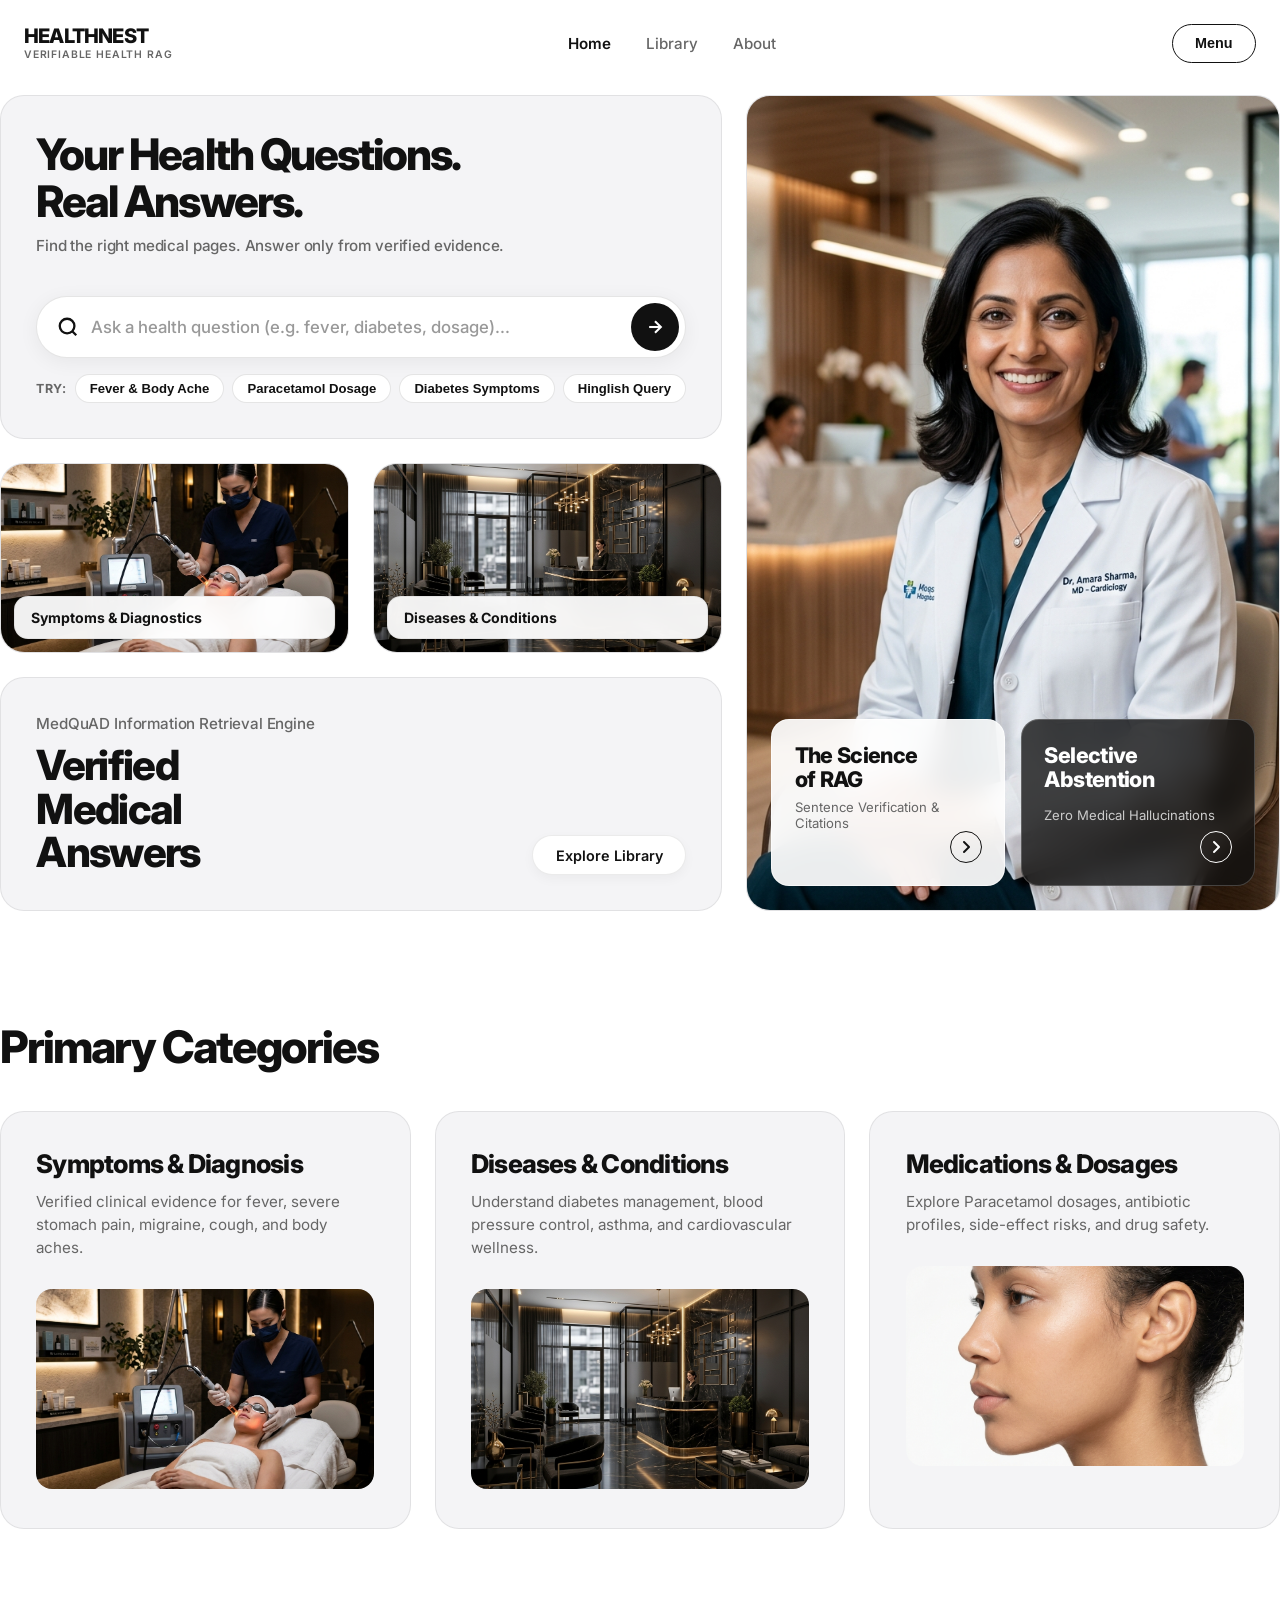
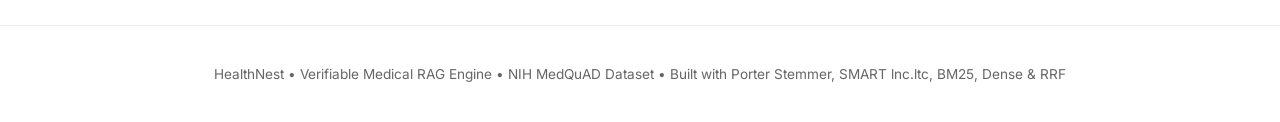
==== commit 27d29336: "Fixed suggest-dropdown overflow clipping so suggestions float freely over adjacent cards" ====
--- a/frontend/index.html
+++ b/frontend/index.html
@@ -46,7 +46,7 @@
         <!-- LEFT COLUMN -->
         <div class="bento-col-left reveal">
           <!-- Top Left: Minimalist Headline & Integrated Search Bar -->
-          <div class="bento-box box-p" style="display: flex; flex-direction: column; justify-content: center; position: relative; z-index: 10;">
+          <div class="bento-box box-p hero-search-box" style="display: flex; flex-direction: column; justify-content: center; position: relative;">
             <h1 class="text-massive">Your Health Questions.<br>Real Answers.</h1>
             <p class="text-subtitle" style="margin-top: 0.6rem; margin-bottom: 1.2rem;">
               Find the right medical pages. Answer only from verified evidence.
--- a/frontend/css/styles.css
+++ b/frontend/css/styles.css
@@ -200,6 +200,9 @@
     display: flex;
     flex-direction: column;
     gap: 1.5rem;
+    position: relative;
+    z-index: 50;
+    overflow: visible;
 }
 .bento-squares {
     display: grid;
@@ -213,6 +216,11 @@
     overflow: hidden;
     position: relative;
     border: 1px solid var(--border-light);
+}
+
+.hero-search-box {
+    overflow: visible !important;
+    z-index: 100 !important;
 }
 .box-p { padding: 2.2rem; }
 
@@ -422,11 +430,14 @@
     right: 0;
     background: rgba(255, 255, 255, 0.98);
     backdrop-filter: blur(20px);
+    -webkit-backdrop-filter: blur(20px);
     border-radius: 18px;
-    padding: 10px;
-    box-shadow: 0 16px 40px rgba(0, 0, 0, 0.1);
-    border: 1px solid var(--border-light);
-    z-index: 999;
+    padding: 8px;
+    box-shadow: 0 20px 50px rgba(0, 0, 0, 0.16);
+    border: 1px solid rgba(0, 0, 0, 0.1);
+    z-index: 99999;
+    max-height: 300px;
+    overflow-y: auto;
 }
 .suggest-dropdown.active {
     display: block;
@@ -594,6 +605,342 @@
     border-top: 1px solid var(--border-light);
 }
 
+/* ==========================================
+   ANSWER / LIBRARY / ABOUT PAGE STYLES
+   ========================================== */
+
+/* Answer Page Hero & Cards */
+.answer-hero-header {
+    background: var(--bg-card);
+    border-radius: var(--radius-bento);
+    padding: 2.5rem;
+    border: 1px solid var(--border-light);
+    margin-bottom: 2rem;
+    position: relative;
+}
+
+.query-meta-tags {
+    display: flex;
+    gap: 10px;
+    flex-wrap: wrap;
+    margin-top: 1rem;
+}
+
+.meta-pill {
+    background: #ffffff;
+    border: 1px solid var(--border-light);
+    color: var(--text-pure);
+    padding: 6px 16px;
+    border-radius: var(--radius-pill);
+    font-size: 0.82rem;
+    font-weight: 600;
+}
+
+/* Skeleton Loading */
+.skeleton-loader {
+    display: none;
+    background: var(--bg-card);
+    border-radius: var(--radius-bento);
+    padding: 2.5rem;
+    border: 1px solid var(--border-light);
+    margin-bottom: 2rem;
+}
+.skeleton-loader.active {
+    display: block;
+}
+.skeleton-line {
+    height: 18px;
+    background: linear-gradient(90deg, #e2e8f0 25%, #edf2f7 50%, #e2e8f0 75%);
+    background-size: 200% 100%;
+    animation: shimmer 1.5s infinite;
+    border-radius: 8px;
+    margin-bottom: 14px;
+}
+@keyframes shimmer {
+    0% { background-position: 200% 0; }
+    100% { background-position: -200% 0; }
+}
+
+/* Emergency Banner */
+.emergency-banner {
+    background: #fff5f5;
+    border: 1px solid #feb2b2;
+    color: #c53030;
+    padding: 1.2rem 1.8rem;
+    border-radius: var(--radius-bento);
+    font-size: 0.95rem;
+    font-weight: 600;
+    margin-bottom: 1.5rem;
+    line-height: 1.5;
+}
+
+/* Verified Answer Sentence Items */
+.sentence-item {
+    font-size: 1.15rem;
+    line-height: 1.8;
+    color: var(--text-pure);
+    padding: 1rem 0;
+    border-bottom: 1px solid rgba(0, 0, 0, 0.05);
+    display: flex;
+    align-items: baseline;
+    flex-wrap: wrap;
+    gap: 8px;
+}
+.sentence-item:last-child {
+    border-bottom: none;
+}
+
+.citation-tag {
+    display: inline-flex;
+    align-items: center;
+    justify-content: center;
+    background: #111111;
+    color: #ffffff;
+    font-size: 0.75rem;
+    font-weight: 700;
+    padding: 3px 8px;
+    border-radius: 6px;
+    text-decoration: none;
+    margin-left: 4px;
+    transition: transform 0.15s ease, background-color 0.15s ease;
+    cursor: pointer;
+}
+.citation-tag:hover {
+    transform: scale(1.1);
+    background: #333333;
+}
+
+.answer-badge {
+    padding: 4px 12px;
+    border-radius: var(--radius-pill);
+    font-size: 0.75rem;
+    font-weight: 700;
+    text-transform: uppercase;
+    letter-spacing: 0.04em;
+    display: inline-flex;
+    align-items: center;
+}
+.badge-supported {
+    background: #e6f4ea;
+    color: #137333;
+    border: 1px solid rgba(19, 115, 51, 0.2);
+}
+.badge-not-found {
+    background: #fce8e6;
+    color: #c5221f;
+    border: 1px solid rgba(197, 34, 31, 0.2);
+}
+
+/* Source Cards */
+.source-card {
+    background: var(--bg-card);
+    border-radius: var(--radius-bento);
+    padding: 1.8rem 2.2rem;
+    border: 1px solid var(--border-light);
+    margin-bottom: 1.2rem;
+    transition: transform 0.2s ease, border-color 0.2s ease, box-shadow 0.2s ease;
+}
+.source-card:hover {
+    transform: translateY(-2px);
+    box-shadow: 0 8px 24px rgba(0, 0, 0, 0.04);
+}
+.source-card.highlighted {
+    border-color: #111111;
+    background: #ffffff;
+    box-shadow: 0 12px 30px rgba(0, 0, 0, 0.08);
+}
+.source-num {
+    font-weight: 900;
+    color: #111111;
+    font-size: 1.1rem;
+    margin-right: 8px;
+}
+
+/* IR Inspector 3-Col Grid */
+.inspector-grid {
+    display: grid;
+    grid-template-columns: repeat(3, 1fr);
+    gap: 1.5rem;
+    margin-top: 1.2rem;
+}
+.inspector-card {
+    background: #ffffff;
+    padding: 1.5rem;
+    border-radius: 18px;
+    border: 1px solid var(--border-light);
+}
+.inspector-card h4 {
+    font-size: 1rem;
+    font-weight: 700;
+    color: var(--text-pure);
+    margin-bottom: 10px;
+    border-bottom: 1px solid rgba(0,0,0,0.06);
+    padding-bottom: 8px;
+}
+.inspector-card ul {
+    list-style: none;
+    font-size: 0.85rem;
+    line-height: 1.8;
+}
+.inspector-card li {
+    padding: 4px 0;
+    border-bottom: 1px solid rgba(0,0,0,0.03);
+    color: var(--text-muted);
+}
+.inspector-card li strong {
+    color: var(--text-pure);
+}
+
+/* Library Page Styles */
+.library-search-container {
+    display: flex;
+    gap: 12px;
+    margin-bottom: 2.5rem;
+}
+.library-search-input {
+    flex: 1;
+    background: var(--bg-card);
+    border: 1px solid var(--border-light);
+    border-radius: var(--radius-pill);
+    padding: 14px 24px;
+    font-size: 1rem;
+    font-family: inherit;
+    color: var(--text-pure);
+    outline: none;
+    transition: border-color 0.2s ease, background-color 0.2s ease;
+}
+.library-search-input:focus {
+    border-color: var(--text-pure);
+    background: #ffffff;
+}
+
+.library-grid {
+    display: grid;
+    grid-template-columns: repeat(auto-fill, minmax(360px, 1fr));
+    gap: 1.5rem;
+}
+
+.library-card {
+    background: var(--bg-card);
+    border-radius: var(--radius-bento);
+    padding: 2rem;
+    border: 1px solid var(--border-light);
+    transition: transform 0.25s ease, box-shadow 0.25s ease;
+    display: flex;
+    flex-direction: column;
+    justify-content: space-between;
+}
+.library-card:hover {
+    transform: translateY(-4px);
+    box-shadow: 0 12px 28px rgba(0, 0, 0, 0.05);
+}
+.library-card-id {
+    font-size: 0.72rem;
+    font-weight: 700;
+    color: var(--text-muted);
+    text-transform: uppercase;
+    letter-spacing: 0.06em;
+    margin-bottom: 0.6rem;
+}
+.library-card h4 {
+    font-size: 1.15rem;
+    font-weight: 700;
+    line-height: 1.35;
+    margin-bottom: 0.8rem;
+    color: var(--text-pure);
+}
+.library-card p {
+    font-size: 0.9rem;
+    color: var(--text-muted);
+    line-height: 1.6;
+}
+
+/* Pagination Bar */
+.pagination-bar {
+    display: flex;
+    justify-content: center;
+    align-items: center;
+    gap: 16px;
+    margin-top: 3rem;
+}
+.page-indicator {
+    font-size: 0.95rem;
+    font-weight: 600;
+    color: var(--text-pure);
+}
+
+/* About Page Table & Cards */
+.architecture-pipeline-list {
+    list-style: none;
+    display: flex;
+    flex-direction: column;
+    gap: 1rem;
+    margin-top: 1.5rem;
+}
+.pipeline-step-item {
+    display: flex;
+    align-items: flex-start;
+    gap: 16px;
+    padding: 1.4rem;
+    background: #ffffff;
+    border-radius: 18px;
+    border: 1px solid var(--border-light);
+}
+.pipeline-step-number {
+    width: 36px;
+    height: 36px;
+    border-radius: 50%;
+    background: var(--text-pure);
+    color: var(--text-light);
+    display: flex;
+    align-items: center;
+    justify-content: center;
+    font-weight: 800;
+    font-size: 0.9rem;
+    flex-shrink: 0;
+}
+.pipeline-step-content strong {
+    font-size: 1.05rem;
+    color: var(--text-pure);
+    display: block;
+    margin-bottom: 4px;
+}
+.pipeline-step-content p {
+    font-size: 0.9rem;
+    color: var(--text-muted);
+    line-height: 1.5;
+}
+
+.eval-table {
+    width: 100%;
+    border-collapse: collapse;
+    margin-top: 1.5rem;
+    background: #ffffff;
+    border-radius: 18px;
+    overflow: hidden;
+    border: 1px solid var(--border-light);
+}
+.eval-table th {
+    background: #f8fafc;
+    padding: 14px 18px;
+    text-align: left;
+    font-size: 0.85rem;
+    font-weight: 700;
+    color: var(--text-pure);
+    border-bottom: 1px solid var(--border-light);
+    text-transform: uppercase;
+    letter-spacing: 0.05em;
+}
+.eval-table td {
+    padding: 14px 18px;
+    font-size: 0.95rem;
+    border-bottom: 1px solid rgba(0, 0, 0, 0.04);
+    color: var(--text-pure);
+}
+.eval-table tr:last-child td {
+    border-bottom: none;
+}
+
 @media (max-width: 1024px) {
     .bento-grid {
         grid-template-columns: 1fr;
@@ -602,4 +949,5 @@
     .bento-squares { height: 220px; }
     .bento-hero-portrait { min-height: 520px; }
     .service-list { grid-template-columns: 1fr; }
-}
+    .inspector-grid { grid-template-columns: 1fr; }
+}
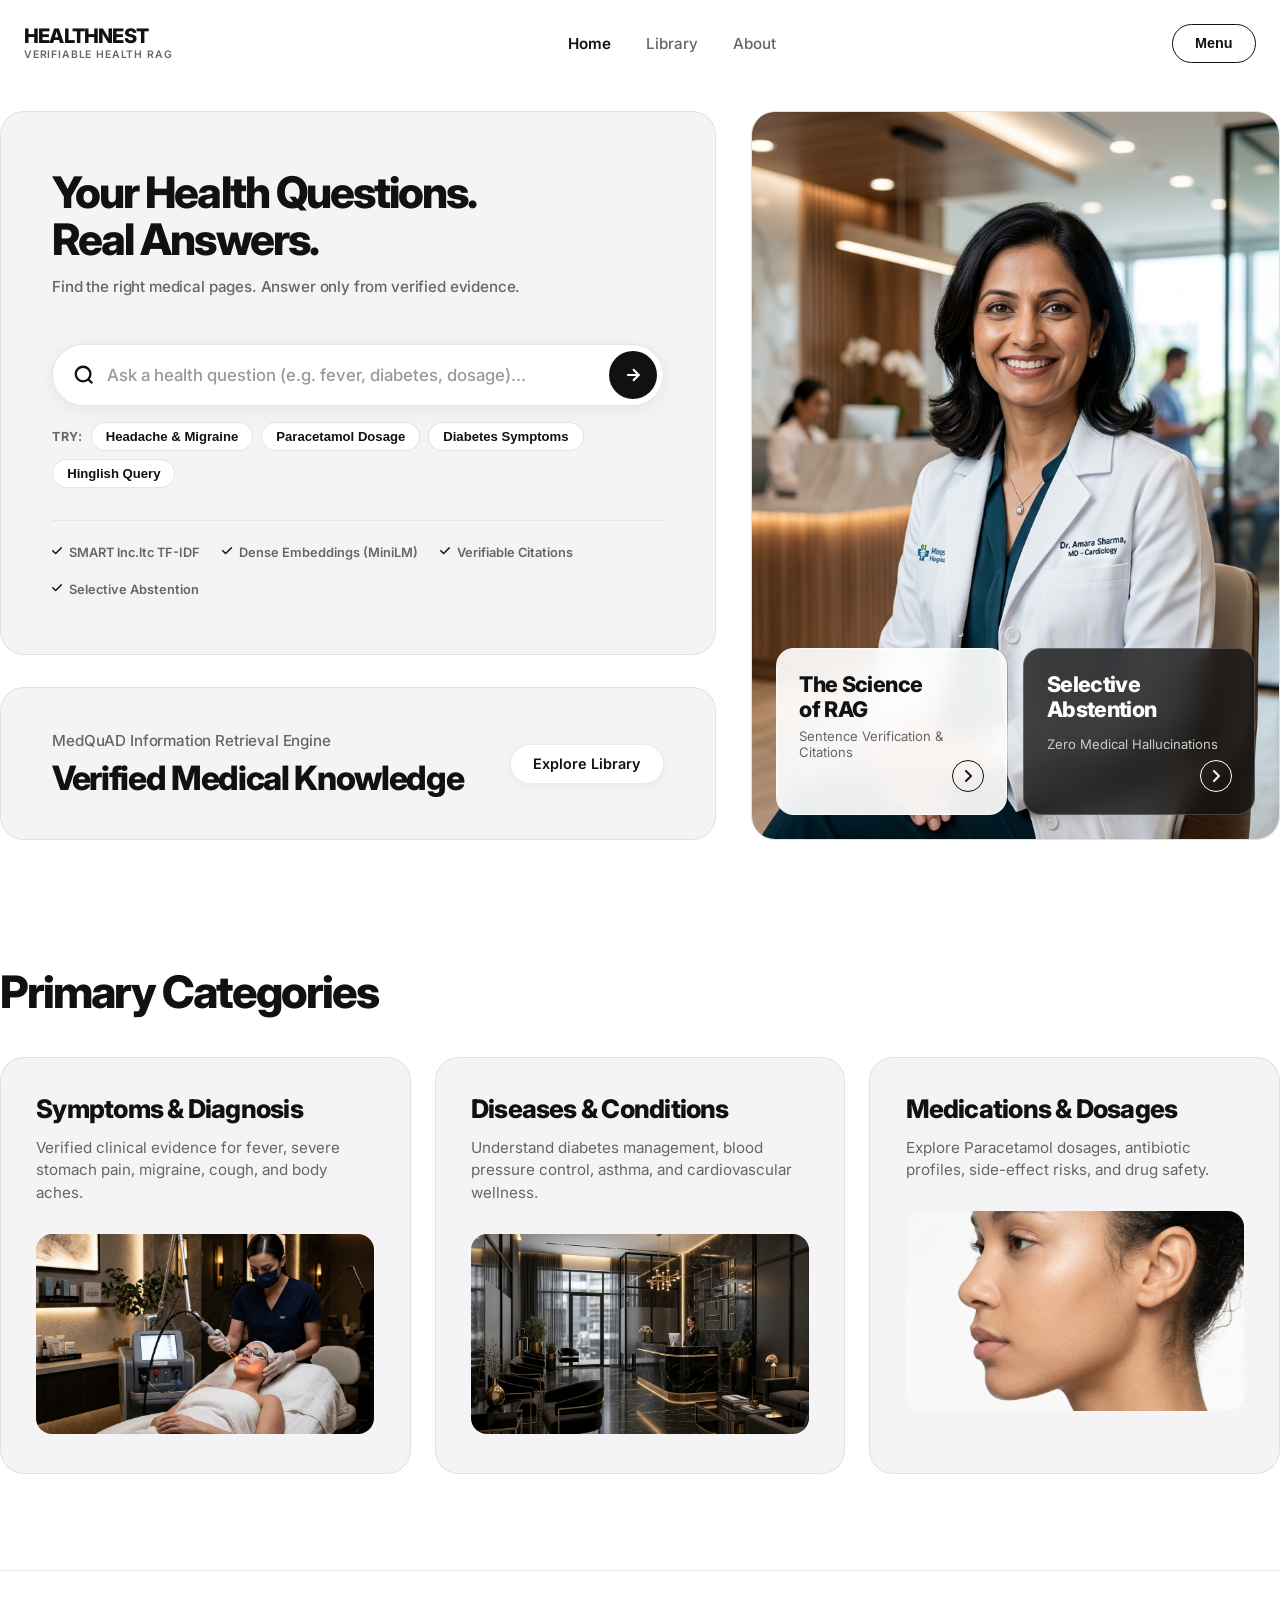
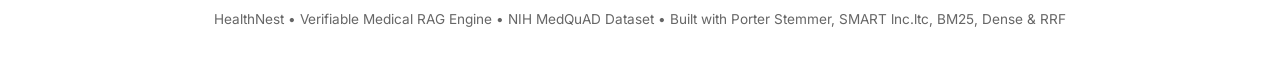
==== commit 85d8d474: "Make home page spacious & luxurious, add deliberate smooth transition timing, and smooth page exit t" ====
--- a/frontend/index.html
+++ b/frontend/index.html
@@ -45,10 +45,10 @@
         
         <!-- LEFT COLUMN -->
         <div class="bento-col-left reveal">
-          <!-- Top Left: Minimalist Headline & Integrated Search Bar -->
-          <div class="bento-box box-p hero-search-box" style="display: flex; flex-direction: column; justify-content: center; position: relative;">
+          <!-- Top Left: Spacious Minimalist Headline & Integrated Search Bar -->
+          <div class="bento-box hero-search-box" style="display: flex; flex-direction: column; justify-content: center; position: relative;">
             <h1 class="text-massive">Your Health Questions.<br>Real Answers.</h1>
-            <p class="text-subtitle" style="margin-top: 0.6rem; margin-bottom: 1.2rem;">
+            <p class="text-subtitle" style="margin-top: 0.8rem; margin-bottom: 1.6rem;">
               Find the right medical pages. Answer only from verified evidence.
             </p>
             
@@ -74,36 +74,28 @@
             <!-- Minimalist Quick Query Chips -->
             <div class="quick-chips">
               <span class="chip-label">Try:</span>
-              <button class="chip-btn" data-question="What are the common remedies for fever and body ache?">Fever & Body Ache</button>
+              <button class="chip-btn" data-question="What are common causes and relief methods for headache and migraine?">Headache & Migraine</button>
               <button class="chip-btn" data-question="What is the recommended dosage for Paracetamol in adults?">Paracetamol Dosage</button>
-              <button class="chip-btn" data-question="What are the early warning signs of diabetes?">Diabetes Symptoms</button>
+              <button class="chip-btn" data-question="What are the early symptoms of diabetes?">Diabetes Symptoms</button>
               <button class="chip-btn" data-question="Pet me dard aur bukhar ke ilaj kya hai?">Hinglish Query</button>
+            </div>
+
+            <!-- Trust / Architecture Row -->
+            <div class="bento-trust-row">
+              <span><i class="fa-solid fa-check"></i> SMART lnc.ltc TF-IDF</span>
+              <span><i class="fa-solid fa-check"></i> Dense Embeddings (MiniLM)</span>
+              <span><i class="fa-solid fa-check"></i> Verifiable Citations</span>
+              <span><i class="fa-solid fa-check"></i> Selective Abstention</span>
             </div>
           </div>
           
-          <!-- Middle Left: Bento Square Category Cards -->
-          <div class="bento-squares">
-            <div class="bento-box square-box clickable-card" data-info-title="Symptoms & Diagnostics" data-info-desc="Evidence-based guidance for common symptoms, fever, stomach pain, migraine, cough, and clinical diagnosis.">
-              <img src="assets/treatment.png" alt="Symptoms & Diagnostics">
-              <div class="square-overlay">
-                <h5>Symptoms & Diagnostics</h5>
-              </div>
+          <!-- Bottom Left: Wide CTA Card with Generous Breathing Space -->
+          <div class="bento-box hero-cta-box" style="display: flex; justify-content: space-between; align-items: center; position: relative; z-index: 10;">
+            <div>
+              <p class="text-subtitle" style="margin-bottom: 0.4rem;">MedQuAD Information Retrieval Engine</p>
+              <h2 class="text-huge" style="font-size: 2.1rem; line-height: 1.15;">Verified Medical Knowledge</h2>
             </div>
-            <div class="bento-box square-box clickable-card" data-info-title="Diseases & Conditions" data-info-desc="Clinical answers for chronic disease management, diabetes, blood pressure, asthma, and cardiology.">
-              <img src="assets/lobby.png" alt="Diseases & Conditions">
-              <div class="square-overlay">
-                <h5>Diseases & Conditions</h5>
-              </div>
-            </div>
-          </div>
-          
-          <!-- Bottom Left: Wide CTA Card -->
-          <div class="bento-box box-p" style="display: flex; justify-content: space-between; align-items: flex-end; position: relative; z-index: 10;">
-            <div>
-              <p class="text-subtitle" style="margin-bottom: 0.5rem;">MedQuAD Information Retrieval Engine</p>
-              <h2 class="text-huge">Verified<br>Medical<br>Answers</h2>
-            </div>
-            <a href="/library" class="btn-pill btn-white">Explore Library</a>
+            <a href="/library" class="btn-pill btn-white" style="margin-left: 1.5rem; white-space: nowrap;">Explore Library</a>
           </div>
         </div>
 
--- a/frontend/css/styles.css
+++ b/frontend/css/styles.css
@@ -26,12 +26,25 @@
     scroll-behavior: smooth;
 }
 
+/* GLOBAL ULTRA-SMOOTH PAGE ENTRY */
+@keyframes pageEnterSmooth {
+    0% {
+        opacity: 0;
+        transform: translateY(8px);
+    }
+    100% {
+        opacity: 1;
+        transform: translateY(0);
+    }
+}
+
 body {
     background-color: var(--bg-body);
     color: var(--text-pure);
     font-family: var(--font-main);
     -webkit-font-smoothing: antialiased;
     overflow-x: hidden;
+    animation: pageEnterSmooth 0.45s cubic-bezier(0.16, 1, 0.3, 1) both;
 }
 
 /* Typography matching exact reference */
@@ -186,29 +199,23 @@
     border-color: var(--text-pure);
 }
 
-/* BENTO HERO SECTION */
+/* BENTO HERO SECTION - SPACIOUS LUXURY AESTHETIC */
 .hero-bento {
-    padding: 0.5rem 0 3rem 0;
+    padding: 1.5rem 0 4rem 0;
 }
 .bento-grid {
     display: grid;
     grid-template-columns: 1.15fr 0.85fr;
-    gap: 1.5rem;
-    min-height: 650px;
+    gap: 2.2rem;
+    min-height: 680px;
 }
 .bento-col-left {
     display: flex;
     flex-direction: column;
-    gap: 1.5rem;
+    gap: 2rem;
     position: relative;
     z-index: 50;
     overflow: visible;
-}
-.bento-squares {
-    display: grid;
-    grid-template-columns: 1fr 1fr;
-    gap: 1.5rem;
-    height: 190px;
 }
 .bento-box {
     background: var(--bg-card);
@@ -216,13 +223,48 @@
     overflow: hidden;
     position: relative;
     border: 1px solid var(--border-light);
+    transition: transform 0.3s cubic-bezier(0.16, 1, 0.3, 1), box-shadow 0.3s ease;
 }
 
 .hero-search-box {
+    padding: 3.6rem 3.2rem;
     overflow: visible !important;
     z-index: 100 !important;
 }
-.box-p { padding: 2.2rem; }
+
+.hero-cta-box {
+    padding: 2.6rem 3.2rem;
+}
+
+.bento-trust-row {
+    display: flex;
+    gap: 22px;
+    flex-wrap: wrap;
+    margin-top: 2rem;
+    padding-top: 1.5rem;
+    border-top: 1px solid rgba(0, 0, 0, 0.06);
+    font-size: 0.8rem;
+    font-weight: 600;
+    color: #666666;
+}
+.bento-trust-row span {
+    display: inline-flex;
+    align-items: center;
+    gap: 7px;
+}
+.bento-trust-row i {
+    color: var(--text-pure);
+    font-size: 0.72rem;
+}
+
+.box-p { padding: 2.5rem; }
+
+/* Page Exit Transition */
+body.page-exit {
+    opacity: 0 !important;
+    transform: translateY(-8px) !important;
+    transition: opacity 0.3s cubic-bezier(0.16, 1, 0.3, 1), transform 0.3s cubic-bezier(0.16, 1, 0.3, 1) !important;
+}
 
 .square-box {
     height: 100%;
@@ -641,24 +683,97 @@
     display: none;
     background: var(--bg-card);
     border-radius: var(--radius-bento);
-    padding: 2.5rem;
+    padding: 2.8rem;
     border: 1px solid var(--border-light);
     margin-bottom: 2rem;
+    opacity: 0;
+    transform: translateY(12px);
+    transition: opacity 0.35s cubic-bezier(0.16, 1, 0.3, 1), transform 0.35s cubic-bezier(0.16, 1, 0.3, 1);
 }
 .skeleton-loader.active {
     display: block;
-}
+    opacity: 1;
+    transform: translateY(0);
+}
+.skeleton-loader.fade-out {
+    opacity: 0 !important;
+    transform: translateY(-8px) scale(0.99) !important;
+    transition: opacity 0.3s cubic-bezier(0.16, 1, 0.3, 1), transform 0.3s cubic-bezier(0.16, 1, 0.3, 1) !important;
+}
+
+.skeleton-status-bar {
+    display: flex;
+    align-items: center;
+    gap: 12px;
+    margin-bottom: 1.8rem;
+}
+.skeleton-pulse-dot {
+    width: 10px;
+    height: 10px;
+    border-radius: 50%;
+    background: var(--text-pure);
+    animation: pulseDot 1.4s infinite ease-in-out;
+}
+@keyframes pulseDot {
+    0%, 100% {
+        transform: scale(0.8);
+        opacity: 0.35;
+    }
+    50% {
+        transform: scale(1.25);
+        opacity: 1;
+    }
+}
+.skeleton-status-text {
+    font-size: 0.82rem;
+    font-weight: 700;
+    text-transform: uppercase;
+    letter-spacing: 0.06em;
+    color: var(--text-pure);
+    animation: pulseText 1.8s infinite ease-in-out;
+}
+@keyframes pulseText {
+    0%, 100% { opacity: 0.5; }
+    50% { opacity: 1; }
+}
+
 .skeleton-line {
     height: 18px;
-    background: linear-gradient(90deg, #e2e8f0 25%, #edf2f7 50%, #e2e8f0 75%);
+    background: linear-gradient(90deg, #ebebef 25%, #dedee3 50%, #ebebef 75%);
     background-size: 200% 100%;
-    animation: shimmer 1.5s infinite;
+    animation: shimmer 1.6s infinite ease-in-out;
     border-radius: 8px;
     margin-bottom: 14px;
 }
 @keyframes shimmer {
     0% { background-position: 200% 0; }
     100% { background-position: -200% 0; }
+}
+
+/* Results Display Section */
+#resultsSection {
+    opacity: 0;
+    transform: translateY(18px);
+    transition: opacity 0.5s cubic-bezier(0.16, 1, 0.3, 1), transform 0.5s cubic-bezier(0.16, 1, 0.3, 1);
+}
+#resultsSection.visible {
+    opacity: 1 !important;
+    transform: translateY(0) !important;
+}
+
+/* Dynamic Stagger Reveal */
+@keyframes smoothCascade {
+    0% {
+        opacity: 0;
+        transform: translateY(16px);
+    }
+    100% {
+        opacity: 1;
+        transform: translateY(0);
+    }
+}
+.stagger-item {
+    animation: smoothCascade 0.55s cubic-bezier(0.16, 1, 0.3, 1) both;
 }
 
 /* Emergency Banner */
@@ -685,6 +800,7 @@
     align-items: baseline;
     flex-wrap: wrap;
     gap: 8px;
+    transition: transform 0.2s ease, background-color 0.2s ease;
 }
 .sentence-item:last-child {
     border-bottom: none;
@@ -702,11 +818,11 @@
     border-radius: 6px;
     text-decoration: none;
     margin-left: 4px;
-    transition: transform 0.15s ease, background-color 0.15s ease;
+    transition: transform 0.2s cubic-bezier(0.16, 1, 0.3, 1), background-color 0.2s ease;
     cursor: pointer;
 }
 .citation-tag:hover {
-    transform: scale(1.1);
+    transform: scale(1.12);
     background: #333333;
 }
 
@@ -719,6 +835,7 @@
     letter-spacing: 0.04em;
     display: inline-flex;
     align-items: center;
+    transition: all 0.25s ease;
 }
 .badge-supported {
     background: #e6f4ea;
@@ -738,11 +855,11 @@
     padding: 1.8rem 2.2rem;
     border: 1px solid var(--border-light);
     margin-bottom: 1.2rem;
-    transition: transform 0.2s ease, border-color 0.2s ease, box-shadow 0.2s ease;
+    transition: transform 0.3s cubic-bezier(0.16, 1, 0.3, 1), border-color 0.3s ease, box-shadow 0.3s ease;
 }
 .source-card:hover {
-    transform: translateY(-2px);
-    box-shadow: 0 8px 24px rgba(0, 0, 0, 0.04);
+    transform: translateY(-3px);
+    box-shadow: 0 10px 28px rgba(0, 0, 0, 0.05);
 }
 .source-card.highlighted {
     border-color: #111111;
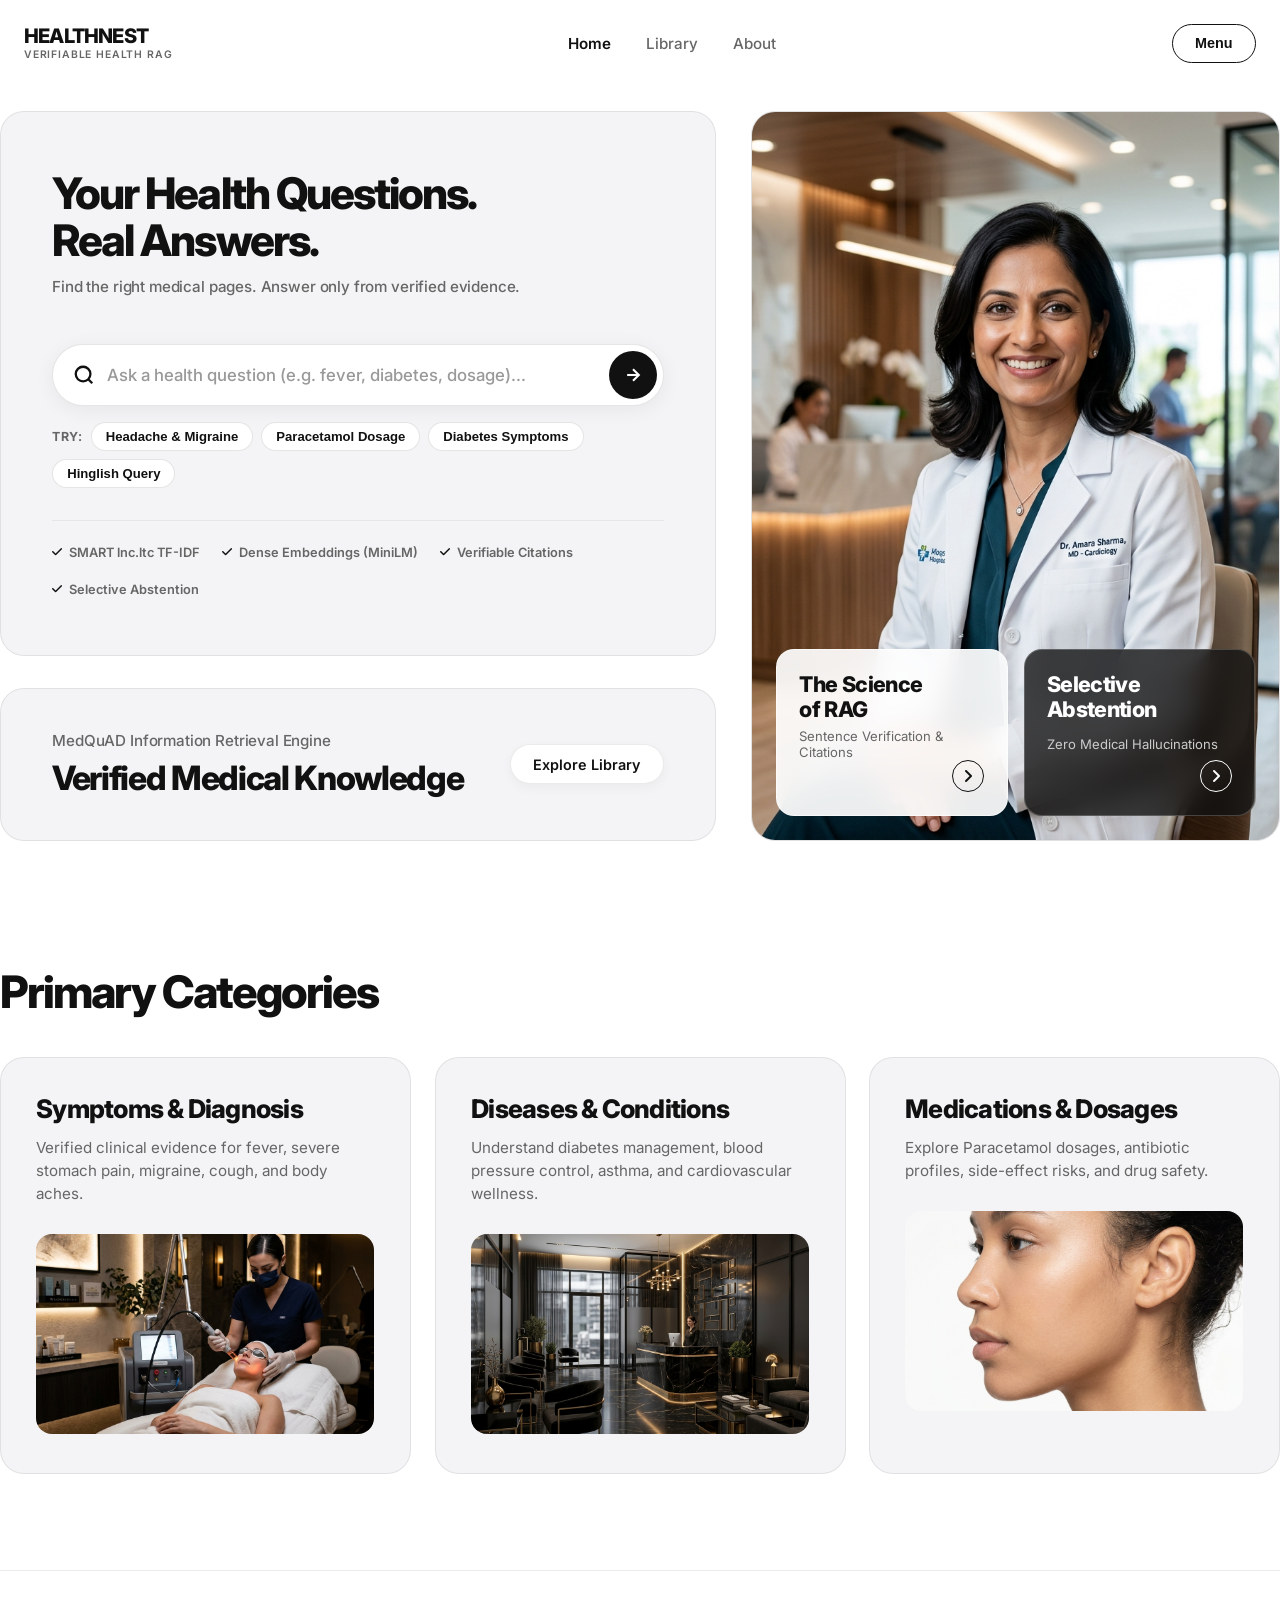
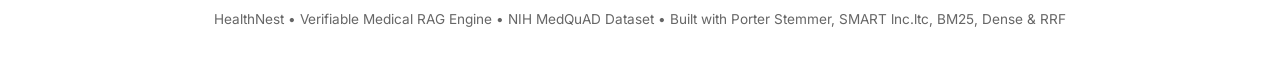
==== commit 4d8ed557: "feat(ui): add luxury micro-animations, multi-stage loading synthesis, and enhance loading timing" ====
--- a/frontend/index.html
+++ b/frontend/index.html
@@ -17,7 +17,11 @@
 
   <!-- Elite Minimalist Preloader -->
   <div id="loader" class="loader-wrapper">
-    <div class="loader-logo">HEALTHNEST</div>
+    <div class="loader-inner">
+      <div class="loader-logo">HEALTHNEST</div>
+      <div class="loader-bar"><div class="loader-bar-fill"></div></div>
+      <div class="loader-sub">Verifiable Medical Knowledge</div>
+    </div>
   </div>
 
   <!-- Header -->
--- a/frontend/css/styles.css
+++ b/frontend/css/styles.css
@@ -90,27 +90,77 @@
     display: flex;
     justify-content: center;
     align-items: center;
-    z-index: 9999;
+    z-index: 99999;
+    opacity: 1;
+    visibility: visible;
     transition: opacity 0.7s cubic-bezier(0.16, 1, 0.3, 1), visibility 0.7s;
+    pointer-events: all;
+}
+.loader-wrapper.hidden {
+    opacity: 0 !important;
+    visibility: hidden !important;
+    pointer-events: none !important;
+}
+.loader-inner {
+    display: flex;
+    flex-direction: column;
+    align-items: center;
+    justify-content: center;
 }
 .loader-logo {
-    font-size: 2.5rem;
-    letter-spacing: -0.05em;
-    font-weight: 800;
-    color: var(--text-pure);
+    font-size: 2.2rem;
+    letter-spacing: 0.12em;
+    font-weight: 900;
+    color: var(--text-pure);
+    text-transform: uppercase;
+    animation: loaderReveal 0.9s cubic-bezier(0.16, 1, 0.3, 1) forwards;
+}
+.loader-bar {
+    width: 140px;
+    height: 2px;
+    background: rgba(0, 0, 0, 0.08);
+    border-radius: 2px;
+    margin-top: 18px;
+    overflow: hidden;
+    position: relative;
+}
+.loader-bar-fill {
+    position: absolute;
+    top: 0; left: 0; bottom: 0;
+    width: 0%;
+    background: var(--text-pure);
+    animation: loaderBarFillAnim 1.25s cubic-bezier(0.65, 0, 0.35, 1) forwards;
+}
+.loader-sub {
+    font-size: 0.75rem;
+    font-weight: 600;
+    letter-spacing: 0.15em;
+    text-transform: uppercase;
+    color: var(--text-muted);
+    margin-top: 12px;
     opacity: 0;
-    animation: loaderReveal 1s cubic-bezier(0.16, 1, 0.3, 1) forwards;
+    animation: loaderSubReveal 0.9s cubic-bezier(0.16, 1, 0.3, 1) 0.25s forwards;
 }
 @keyframes loaderReveal {
-    0% { opacity: 0; transform: translateY(16px); }
-    100% { opacity: 1; transform: translateY(0); }
+    0% { opacity: 0; transform: translateY(12px) scale(0.98); }
+    100% { opacity: 1; transform: translateY(0) scale(1); }
+}
+@keyframes loaderSubReveal {
+    0% { opacity: 0; transform: translateY(6px); }
+    100% { opacity: 0.7; transform: translateY(0); }
+}
+@keyframes loaderBarFillAnim {
+    0% { width: 0%; }
+    40% { width: 55%; }
+    100% { width: 100%; }
 }
 
 /* SCROLL REVEAL ANIMATIONS */
 .reveal {
     opacity: 0;
-    transform: translateY(25px);
+    transform: translateY(24px);
     transition: opacity 0.8s cubic-bezier(0.16, 1, 0.3, 1), transform 0.8s cubic-bezier(0.16, 1, 0.3, 1);
+    will-change: opacity, transform;
 }
 .reveal.active {
     opacity: 1;
@@ -336,13 +386,28 @@
     flex-direction: column;
     justify-content: space-between;
     min-height: 160px;
-    transition: transform 0.3s ease, box-shadow 0.3s ease;
+    transition: transform 0.35s cubic-bezier(0.16, 1, 0.3, 1), box-shadow 0.35s ease;
     border: 1px solid rgba(255, 255, 255, 0.6);
     cursor: pointer;
 }
+.portrait-inner .glass-card:nth-child(1) {
+    animation: subtleFloat1 5.5s ease-in-out infinite;
+}
+.portrait-inner .glass-card:nth-child(2) {
+    animation: subtleFloat2 6.5s ease-in-out infinite 0.9s;
+}
+@keyframes subtleFloat1 {
+    0%, 100% { transform: translateY(0); }
+    50% { transform: translateY(-7px); }
+}
+@keyframes subtleFloat2 {
+    0%, 100% { transform: translateY(0); }
+    50% { transform: translateY(-5px); }
+}
 .glass-card:hover {
-    transform: translateY(-5px);
-    box-shadow: 0 12px 24px rgba(0, 0, 0, 0.08);
+    animation-play-state: paused !important;
+    transform: translateY(-9px) scale(1.02) !important;
+    box-shadow: 0 16px 32px rgba(0, 0, 0, 0.12);
 }
 .glass-card h4 {
     font-size: 1.35rem;
@@ -366,11 +431,12 @@
     align-items: center;
     justify-content: center;
     color: var(--text-pure);
-    transition: background 0.2s ease, color 0.2s ease;
+    transition: background 0.25s ease, color 0.25s ease, transform 0.25s ease;
 }
 .glass-card:hover .arrow-btn {
     background: var(--text-pure);
     color: var(--text-light);
+    transform: translateX(2px);
 }
 
 /* MINIMALIST SEARCH BAR */
@@ -387,11 +453,12 @@
     align-items: center;
     box-shadow: 0 4px 20px rgba(0, 0, 0, 0.06);
     border: 1px solid rgba(0, 0, 0, 0.1);
-    transition: border-color 0.25s ease, box-shadow 0.25s ease;
+    transition: border-color 0.3s ease, box-shadow 0.3s cubic-bezier(0.16, 1, 0.3, 1), transform 0.3s ease;
 }
 .search-pill-container:focus-within {
     border-color: var(--text-pure);
-    box-shadow: 0 8px 30px rgba(0, 0, 0, 0.1);
+    box-shadow: 0 10px 32px rgba(0, 0, 0, 0.08), 0 0 0 2px rgba(17, 17, 17, 0.08);
+    transform: translateY(-1px);
 }
 .search-icon {
     color: var(--text-pure);
@@ -422,12 +489,16 @@
     align-items: center;
     justify-content: center;
     cursor: pointer;
-    transition: transform 0.2s ease, background-color 0.2s ease;
+    transition: transform 0.25s cubic-bezier(0.16, 1, 0.3, 1), background-color 0.25s ease, box-shadow 0.25s ease;
     flex-shrink: 0;
 }
 .btn-search-submit:hover {
-    transform: scale(1.06);
-    background: #333333;
+    transform: scale(1.08);
+    background: #222222;
+    box-shadow: 0 6px 18px rgba(0, 0, 0, 0.2);
+}
+.btn-search-submit:active {
+    transform: scale(0.93);
 }
 
 /* MINIMALIST QUERY CHIPS */
@@ -454,13 +525,17 @@
     font-weight: 600;
     color: var(--text-pure);
     cursor: pointer;
-    transition: all 0.2s ease;
+    transition: transform 0.25s cubic-bezier(0.16, 1, 0.3, 1), border-color 0.25s ease, box-shadow 0.25s ease, background-color 0.25s ease, color 0.25s ease;
 }
 .chip-btn:hover {
-    background: var(--text-pure);
-    color: var(--text-light);
+    background: #ffffff;
+    color: var(--text-pure);
     border-color: var(--text-pure);
     transform: translateY(-2px);
+    box-shadow: 0 6px 16px rgba(0, 0, 0, 0.07);
+}
+.chip-btn:active {
+    transform: scale(0.96);
 }
 
 /* MINIMALIST AUTO-SUGGEST DROPDOWN */
@@ -518,12 +593,14 @@
     border-radius: var(--radius-bento);
     padding: 2.2rem;
     cursor: pointer;
-    transition: transform 0.3s ease, box-shadow 0.3s ease;
+    transition: transform 0.35s cubic-bezier(0.16, 1, 0.3, 1), box-shadow 0.35s cubic-bezier(0.16, 1, 0.3, 1), border-color 0.3s ease;
     border: 1px solid var(--border-light);
+    overflow: hidden;
 }
 .s-card:hover {
-    transform: translateY(-6px);
-    box-shadow: 0 15px 30px rgba(0,0,0,0.06);
+    transform: translateY(-8px);
+    box-shadow: 0 20px 42px rgba(0, 0, 0, 0.08);
+    border-color: rgba(0, 0, 0, 0.14);
 }
 .s-card h3 {
     font-size: 1.6rem;
@@ -543,6 +620,10 @@
     border-radius: 16px;
     height: 200px;
     object-fit: cover;
+    transition: transform 0.5s cubic-bezier(0.16, 1, 0.3, 1);
+}
+.s-card:hover img {
+    transform: scale(1.04);
 }
 
 /* FULLSCREEN MENU OVERLAY */
@@ -678,17 +759,18 @@
     font-weight: 600;
 }
 
-/* Skeleton Loading */
+/* Skeleton Loading & Progressive IR Synthesis Pipeline */
 .skeleton-loader {
     display: none;
-    background: var(--bg-card);
+    background: #ffffff;
     border-radius: var(--radius-bento);
     padding: 2.8rem;
     border: 1px solid var(--border-light);
     margin-bottom: 2rem;
     opacity: 0;
-    transform: translateY(12px);
-    transition: opacity 0.35s cubic-bezier(0.16, 1, 0.3, 1), transform 0.35s cubic-bezier(0.16, 1, 0.3, 1);
+    transform: translateY(14px);
+    box-shadow: 0 10px 30px rgba(0, 0, 0, 0.03);
+    transition: opacity 0.4s cubic-bezier(0.16, 1, 0.3, 1), transform 0.4s cubic-bezier(0.16, 1, 0.3, 1);
 }
 .skeleton-loader.active {
     display: block;
@@ -697,51 +779,137 @@
 }
 .skeleton-loader.fade-out {
     opacity: 0 !important;
-    transform: translateY(-8px) scale(0.99) !important;
-    transition: opacity 0.3s cubic-bezier(0.16, 1, 0.3, 1), transform 0.3s cubic-bezier(0.16, 1, 0.3, 1) !important;
-}
-
-.skeleton-status-bar {
-    display: flex;
-    align-items: center;
-    gap: 12px;
+    transform: translateY(-8px) scale(0.995) !important;
+    transition: opacity 0.35s cubic-bezier(0.16, 1, 0.3, 1), transform 0.35s cubic-bezier(0.16, 1, 0.3, 1) !important;
+}
+
+.skeleton-status-header {
+    display: flex;
+    align-items: center;
+    gap: 16px;
     margin-bottom: 1.8rem;
 }
 .skeleton-pulse-dot {
-    width: 10px;
-    height: 10px;
+    width: 14px;
+    height: 14px;
     border-radius: 50%;
-    background: var(--text-pure);
-    animation: pulseDot 1.4s infinite ease-in-out;
-}
-@keyframes pulseDot {
-    0%, 100% {
-        transform: scale(0.8);
-        opacity: 0.35;
+    background: #111111;
+    box-shadow: 0 0 0 0 rgba(17, 17, 17, 0.45);
+    animation: pulseDotRing 1.5s infinite cubic-bezier(0.45, 0, 0.55, 1);
+    flex-shrink: 0;
+}
+@keyframes pulseDotRing {
+    0% {
+        box-shadow: 0 0 0 0 rgba(17, 17, 17, 0.5);
+        transform: scale(0.9);
     }
-    50% {
-        transform: scale(1.25);
-        opacity: 1;
+    70% {
+        box-shadow: 0 0 0 11px rgba(17, 17, 17, 0);
+        transform: scale(1.18);
     }
+    100% {
+        box-shadow: 0 0 0 0 rgba(17, 17, 17, 0);
+        transform: scale(0.9);
+    }
+}
+.skeleton-status-info {
+    display: flex;
+    flex-direction: column;
 }
 .skeleton-status-text {
+    font-size: 0.95rem;
+    font-weight: 800;
+    letter-spacing: -0.01em;
+    color: var(--text-pure);
+    transition: color 0.3s ease;
+}
+.skeleton-status-sub {
     font-size: 0.82rem;
+    color: var(--text-muted);
+    margin-top: 2px;
+}
+
+/* Progressive IR Synthesis Step Bar */
+.skeleton-pipeline-steps {
+    display: flex;
+    align-items: center;
+    justify-content: space-between;
+    background: #f7f7f9;
+    border: 1px solid rgba(0, 0, 0, 0.06);
+    border-radius: 16px;
+    padding: 1.1rem 1.6rem;
+    margin-bottom: 2.2rem;
+}
+.pipeline-node {
+    display: flex;
+    align-items: center;
+    gap: 10px;
+    opacity: 0.4;
+    transition: all 0.45s cubic-bezier(0.16, 1, 0.3, 1);
+}
+.pipeline-node.active {
+    opacity: 1;
+    transform: scale(1.03);
+}
+.node-circle {
+    width: 34px;
+    height: 34px;
+    border-radius: 50%;
+    background: #e4e4e9;
+    color: #666666;
+    display: flex;
+    align-items: center;
+    justify-content: center;
+    font-size: 0.85rem;
+    transition: all 0.4s cubic-bezier(0.16, 1, 0.3, 1);
+}
+.pipeline-node.active .node-circle {
+    background: #111111;
+    color: #ffffff;
+    box-shadow: 0 4px 14px rgba(0, 0, 0, 0.22);
+}
+.node-meta {
+    display: flex;
+    flex-direction: column;
+}
+.node-phase {
+    font-size: 0.7rem;
     font-weight: 700;
     text-transform: uppercase;
-    letter-spacing: 0.06em;
-    color: var(--text-pure);
-    animation: pulseText 1.8s infinite ease-in-out;
-}
-@keyframes pulseText {
-    0%, 100% { opacity: 0.5; }
-    50% { opacity: 1; }
+    letter-spacing: 0.05em;
+    color: #888888;
+}
+.pipeline-node.active .node-phase {
+    color: var(--text-pure);
+}
+.node-label {
+    font-size: 0.84rem;
+    font-weight: 800;
+    color: var(--text-pure);
+    letter-spacing: -0.01em;
+}
+.pipeline-track {
+    flex: 1;
+    height: 3px;
+    background: #e2e2e7;
+    margin: 0 16px;
+    border-radius: 3px;
+    position: relative;
+    overflow: hidden;
+}
+.pipeline-track-fill {
+    position: absolute;
+    top: 0; left: 0; bottom: 0;
+    width: 0%;
+    background: #111111;
+    transition: width 0.6s cubic-bezier(0.16, 1, 0.3, 1);
 }
 
 .skeleton-line {
     height: 18px;
-    background: linear-gradient(90deg, #ebebef 25%, #dedee3 50%, #ebebef 75%);
+    background: linear-gradient(90deg, #f0f0f3 25%, #e1e1e6 50%, #f0f0f3 75%);
     background-size: 200% 100%;
-    animation: shimmer 1.6s infinite ease-in-out;
+    animation: shimmer 1.8s infinite ease-in-out;
     border-radius: 8px;
     margin-bottom: 14px;
 }
@@ -753,8 +921,8 @@
 /* Results Display Section */
 #resultsSection {
     opacity: 0;
-    transform: translateY(18px);
-    transition: opacity 0.5s cubic-bezier(0.16, 1, 0.3, 1), transform 0.5s cubic-bezier(0.16, 1, 0.3, 1);
+    transform: translateY(22px);
+    transition: opacity 0.55s cubic-bezier(0.16, 1, 0.3, 1), transform 0.55s cubic-bezier(0.16, 1, 0.3, 1);
 }
 #resultsSection.visible {
     opacity: 1 !important;
@@ -814,16 +982,17 @@
     color: #ffffff;
     font-size: 0.75rem;
     font-weight: 700;
-    padding: 3px 8px;
+    padding: 3px 9px;
     border-radius: 6px;
     text-decoration: none;
     margin-left: 4px;
-    transition: transform 0.2s cubic-bezier(0.16, 1, 0.3, 1), background-color 0.2s ease;
+    transition: transform 0.25s cubic-bezier(0.16, 1, 0.3, 1), background-color 0.2s ease, box-shadow 0.25s ease;
     cursor: pointer;
 }
 .citation-tag:hover {
-    transform: scale(1.12);
-    background: #333333;
+    transform: translateY(-2px) scale(1.1);
+    background: #2b2b2b;
+    box-shadow: 0 4px 12px rgba(0, 0, 0, 0.25);
 }
 
 .answer-badge {
@@ -848,23 +1017,40 @@
     border: 1px solid rgba(197, 34, 31, 0.2);
 }
 
-/* Source Cards */
+/* Source Cards with Smooth Highlight Pulse */
 .source-card {
     background: var(--bg-card);
     border-radius: var(--radius-bento);
     padding: 1.8rem 2.2rem;
     border: 1px solid var(--border-light);
     margin-bottom: 1.2rem;
-    transition: transform 0.3s cubic-bezier(0.16, 1, 0.3, 1), border-color 0.3s ease, box-shadow 0.3s ease;
+    transition: transform 0.35s cubic-bezier(0.16, 1, 0.3, 1), border-color 0.3s ease, box-shadow 0.35s ease;
 }
 .source-card:hover {
-    transform: translateY(-3px);
-    box-shadow: 0 10px 28px rgba(0, 0, 0, 0.05);
+    transform: translateY(-4px);
+    box-shadow: 0 12px 30px rgba(0, 0, 0, 0.06);
+}
+@keyframes highlightPulse {
+    0% {
+        box-shadow: 0 0 0 0 rgba(17, 17, 17, 0.35);
+        border-color: #111111;
+        transform: translateY(-4px) scale(1.01);
+    }
+    50% {
+        box-shadow: 0 0 0 14px rgba(17, 17, 17, 0);
+        border-color: #111111;
+        transform: translateY(-4px) scale(1.01);
+    }
+    100% {
+        box-shadow: 0 12px 30px rgba(0, 0, 0, 0.08);
+        border-color: #111111;
+        transform: translateY(0) scale(1);
+    }
 }
 .source-card.highlighted {
     border-color: #111111;
     background: #ffffff;
-    box-shadow: 0 12px 30px rgba(0, 0, 0, 0.08);
+    animation: highlightPulse 1.25s cubic-bezier(0.16, 1, 0.3, 1) forwards;
 }
 .source-num {
     font-weight: 900;
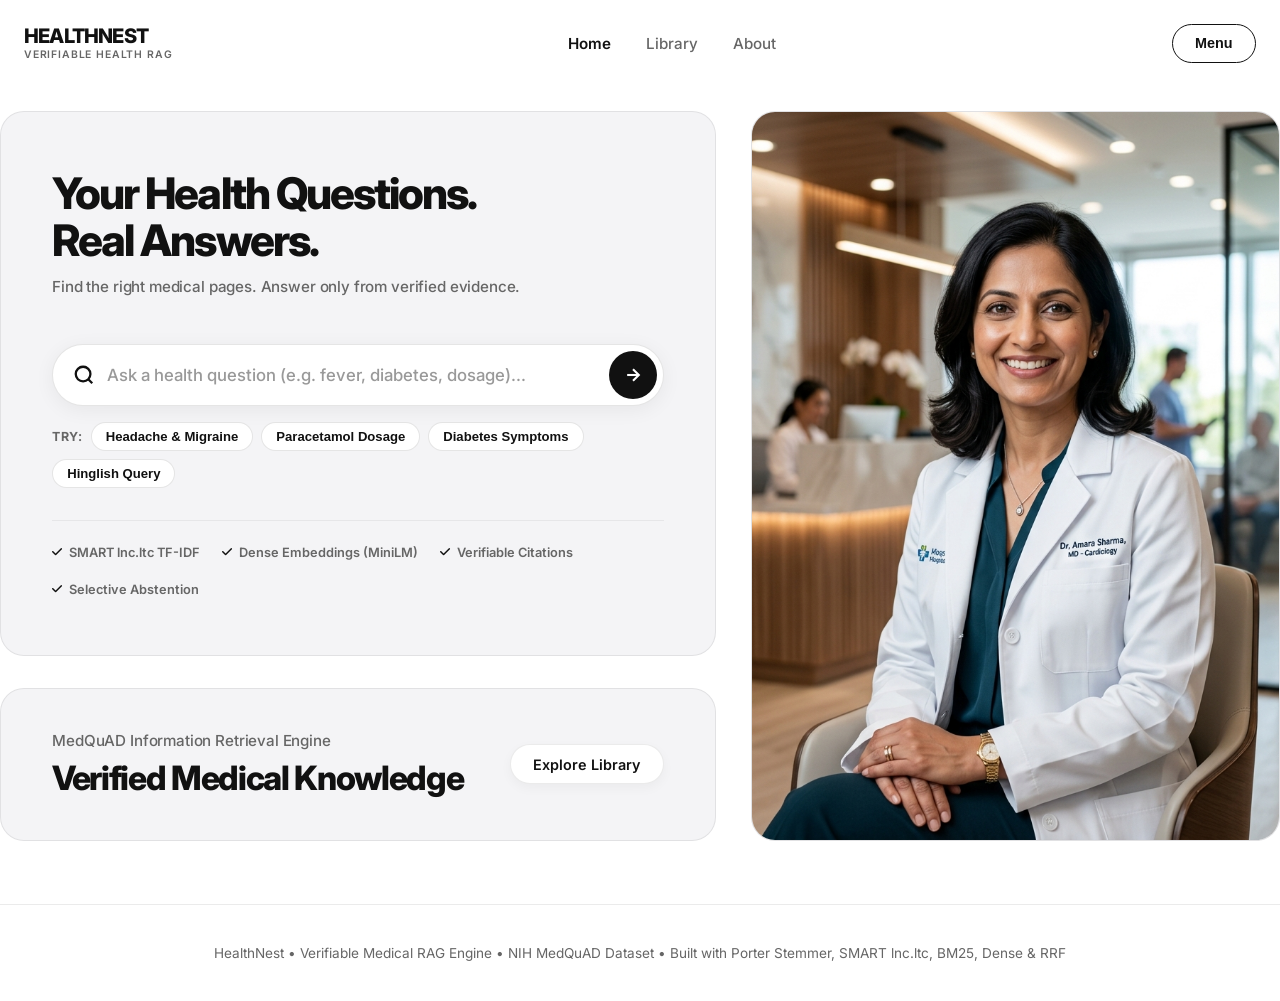
==== commit e78d2dff: "fix(ir/rag): fix Hinglish query expansion, concept coverage, abstention gates, and frontend layout" ====
--- a/frontend/index.html
+++ b/frontend/index.html
@@ -105,48 +105,12 @@
 
         <!-- RIGHT COLUMN -->
         <div class="bento-col-right reveal" style="transition-delay: 0.2s">
-          <!-- Right Side: Bento Hero Portrait with Glass Cards -->
+          <!-- Right Side: Bento Hero Portrait -->
           <div class="bento-box bento-hero-portrait">
             <img src="assets/dr_preeti.png" alt="Healthcare Professional" class="hero-bg-img">
-            
-            <div class="portrait-inner">
-              <div class="glass-card clickable-card" data-info-title="The Science of RAG" data-info-desc="HealthNest combines hand-written SMART lnc.ltc TF-IDF, Okapi BM25, and dense embeddings via Reciprocal Rank Fusion (RRF k=60). Every sentence generated by the LLM is verified against source context passages before being presented to the patient.">
-                <h4>The Science<br>of RAG</h4>
-                <p>Sentence Verification & Citations</p>
-                <div class="arrow-btn"><i class="fa-solid fa-angle-right"></i></div>
-              </div>
-              <div class="glass-card clickable-card" style="background: rgba(17,17,17,0.78); color: white; border: 1px solid rgba(255,255,255,0.2);" data-info-title="Selective Abstention" data-info-desc="When document relevance coverage falls below the safety threshold, HealthNest explicitly abstains with 'I don't know based on the provided pages', preventing dangerous medical hallucinations.">
-                <h4 style="color: #fff;">Selective<br>Abstention</h4>
-                <p style="color: #ccc;">Zero Medical Hallucinations</p>
-                <div class="arrow-btn" style="border-color: white; color: white;"><i class="fa-solid fa-angle-right"></i></div>
-              </div>
-            </div>
           </div>
         </div>
 
-      </div>
-    </section>
-
-    <!-- Primary Health Categories Grid -->
-    <section id="services" class="services-section container">
-      <h2 class="text-massive reveal" style="font-size: 2.8rem; margin-bottom: 0.5rem;">Primary Categories</h2>
-      
-      <div class="service-list">
-        <div class="s-card reveal clickable-card" style="transition-delay: 0.1s" data-info-title="Symptoms & Clinical Diagnosis" data-info-desc="Evidence-based clinical guidance for common symptoms like fever, severe stomach pain, migraine, cough, and body aches.">
-          <h3>Symptoms & Diagnosis</h3>
-          <p>Verified clinical evidence for fever, severe stomach pain, migraine, cough, and body aches.</p>
-          <img src="assets/treatment.png" alt="Symptoms & Diagnosis">
-        </div>
-        <div class="s-card reveal clickable-card" style="transition-delay: 0.2s" data-info-title="Chronic Diseases & Conditions" data-info-desc="Clinical answers for diabetes management, blood pressure control, asthma, stroke signs, and cardiology.">
-          <h3>Diseases & Conditions</h3>
-          <p>Understand diabetes management, blood pressure control, asthma, and cardiovascular wellness.</p>
-          <img src="assets/lobby.png" alt="Diseases & Conditions">
-        </div>
-        <div class="s-card reveal clickable-card" style="transition-delay: 0.3s" data-info-title="Medications & Pharmacotherapy" data-info-desc="Verified Paracetamol dosage rules, antibiotic profiles, administration guidelines, and safety warnings.">
-          <h3>Medications & Dosages</h3>
-          <p>Explore Paracetamol dosages, antibiotic profiles, side-effect risks, and drug safety.</p>
-          <img src="assets/bento_mask.png" alt="Medications & Dosages">
-        </div>
       </div>
     </section>
   </main>
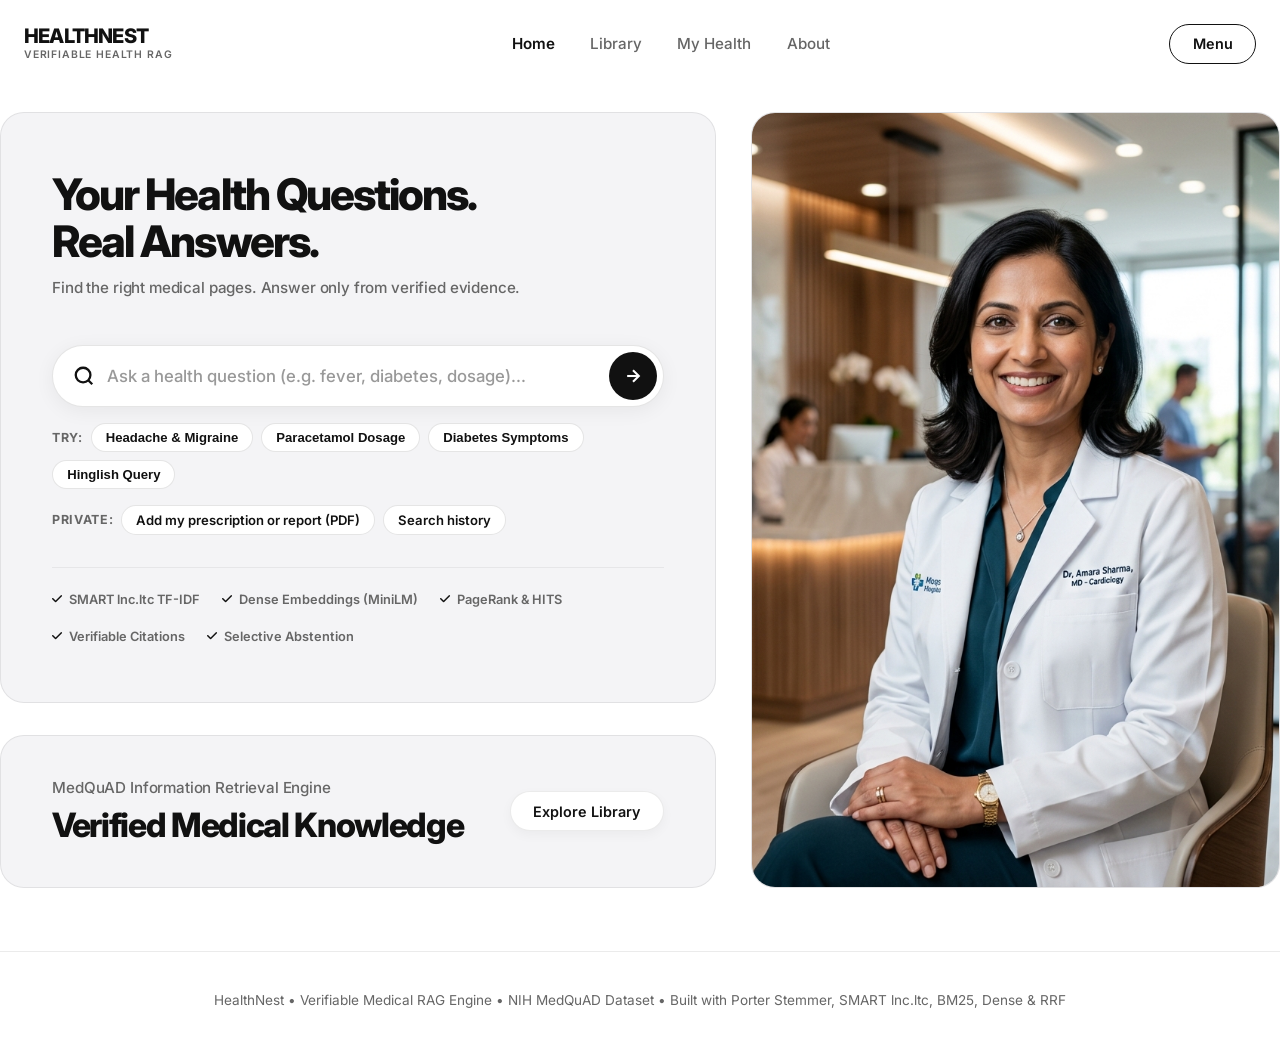
==== commit 75ebdd1a: "Add PageRank/HITS, private patient memory, Wikipedia fallback and model comparison - PageRank and HI" ====
--- a/frontend/index.html
+++ b/frontend/index.html
@@ -35,6 +35,7 @@
       <nav class="header-nav-links">
         <a href="/" class="active">Home</a>
         <a href="/library">Library</a>
+        <a href="/my">My Health</a>
         <a href="/about">About</a>
       </nav>
 
@@ -84,10 +85,17 @@
               <button class="chip-btn" data-question="Pet me dard aur bukhar ke ilaj kya hai?">Hinglish Query</button>
             </div>
 
+            <div class="quick-chips">
+              <span class="chip-label">Private:</span>
+              <a class="chip-btn" style="text-decoration:none;" href="/my">Add my prescription or report (PDF)</a>
+              <a class="chip-btn" style="text-decoration:none;" href="/my">Search history</a>
+            </div>
+
             <!-- Trust / Architecture Row -->
             <div class="bento-trust-row">
               <span><i class="fa-solid fa-check"></i> SMART lnc.ltc TF-IDF</span>
               <span><i class="fa-solid fa-check"></i> Dense Embeddings (MiniLM)</span>
+              <span><i class="fa-solid fa-check"></i> PageRank &amp; HITS</span>
               <span><i class="fa-solid fa-check"></i> Verifiable Citations</span>
               <span><i class="fa-solid fa-check"></i> Selective Abstention</span>
             </div>
@@ -121,6 +129,7 @@
     <div class="menu-links">
       <a href="/" class="menu-link-item">Home</a>
       <a href="/library" class="menu-link-item">Health Library</a>
+      <a href="/my" class="menu-link-item">My Health</a>
       <a href="/about" class="menu-link-item">About IR System</a>
     </div>
   </div>
--- a/frontend/css/styles.css
+++ b/frontend/css/styles.css
@@ -1254,3 +1254,51 @@
     .service-list { grid-template-columns: 1fr; }
     .inspector-grid { grid-template-columns: 1fr; }
 }
+.topic-btn { background: none; border: none; color: #a1a1aa; padding: 0.5rem 1rem; cursor: pointer; text-align: left; width: 100%; border-radius: 8px; transition: all 0.2s ease; } .topic-btn:hover { background: rgba(255,255,255,0.05); color: #fff; } .topic-btn.active { background: rgba(255,255,255,0.1); color: #fff; font-weight: 600; }
+
+/* MY HEALTH, RECENT SEARCHES, PERMISSION PROMPT, LINK ANALYSIS */
+.visually-hidden { position: absolute; width: 1px; height: 1px; overflow: hidden; clip: rect(0 0 0 0); white-space: nowrap; }
+.visually-hidden:focus-visible, .private-actions:focus-within .btn-pill { outline: 2px solid var(--text-pure); outline-offset: 3px; }
+button.btn-pill { font-family: inherit; }
+.btn-small { padding: 0.35rem 0.9rem; font-size: 0.8rem; flex-shrink: 0; }
+.btn-danger { background: #ffffff; border: 1px solid #c5221f; color: #c5221f; }
+.btn-danger:hover { background: #c5221f; color: #ffffff; }
+.private-heading { font-size: 1.4rem; font-weight: 800; }
+.private-actions { margin: 1.2rem 0; }
+.private-row { display: flex; align-items: center; justify-content: space-between; gap: 1rem; }
+.private-grow { min-width: 0; flex: 1; }
+.private-card { background: #ffffff; border: 1px solid var(--border-light); border-radius: 18px; padding: 1.25rem; margin-top: 1rem; line-height: 1.6; overflow-wrap: anywhere; }
+.private-card summary { cursor: pointer; font-weight: 600; margin-top: 0.6rem; }
+.private-text { white-space: pre-wrap; overflow-wrap: anywhere; background: var(--bg-card); border-radius: 12px; padding: 1rem; margin-top: 0.6rem; font-size: 0.85rem; max-height: 320px; overflow-y: auto; }
+.private-meta { font-size: 0.8rem; color: var(--text-muted); }
+.private-list { list-style: none; margin-top: 1rem; }
+.private-list li { padding: 0.8rem 0; border-top: 1px solid var(--border-light); }
+.link-btn { background: none; border: none; font: inherit; font-weight: 600; color: var(--text-pure); text-align: left; cursor: pointer; overflow-wrap: anywhere; }
+.link-btn:hover { text-decoration: underline; }
+.private-message { min-height: 1.6em; font-weight: 600; margin-bottom: 0.8rem; }
+.private-message.error { color: #c5221f; }
+.suggest-head { display: flex; justify-content: space-between; align-items: center; padding: 6px 14px; font-size: 0.75rem; font-weight: 700; color: var(--text-muted); }
+.suggest-head button { background: none; border: none; font: inherit; color: var(--text-pure); cursor: pointer; text-decoration: underline; }
+.permission-box { background: #ffffff; border: 1px solid var(--text-pure); border-radius: 20px; padding: 1.5rem; margin-top: 1.25rem; line-height: 1.6; }
+.permission-box h3 { font-size: 1.15rem; font-weight: 800; margin-bottom: 0.4rem; }
+.permission-box input { width: 100%; font: inherit; padding: 0.7rem 1rem; border: 1px solid rgba(0,0,0,0.25); border-radius: 12px; margin: 0.8rem 0; }
+.permission-actions { display: flex; gap: 10px; flex-wrap: wrap; }
+.origin-tag { font-size: 0.72rem; font-weight: 700; border: 1px solid var(--border-light); border-radius: var(--radius-pill); padding: 2px 10px; margin-left: 8px; background: #ffffff; white-space: nowrap; }
+.origin-heading { font-size: 1.05rem; font-weight: 800; margin: 1.2rem 0 0.4rem; }
+.meta-pill select { font: inherit; border: none; background: transparent; color: inherit; cursor: pointer; }
+.source-text { white-space: pre-line; overflow-wrap: anywhere; }
+@media (max-width: 640px) {
+    .answer-hero-header { padding: 1.5rem; }
+    .header-inner { flex-wrap: wrap; gap: 0.8rem; }
+    .header-nav-links { gap: 1rem; order: 3; width: 100%; justify-content: space-between; }
+    .header-nav-links a { white-space: nowrap; }
+    .bento-grid > *, .bento-box { min-width: 0; }
+    .bento-box.hero-search-box, .bento-box.hero-cta-box { padding: 1.5rem; }
+    .bento-box.hero-cta-box { flex-wrap: wrap; gap: 1rem; }
+    .bento-box.hero-cta-box .btn-pill { margin-left: 0 !important; }
+    .text-massive { font-size: clamp(1.7rem, 8vw, 2.5rem) !important; }
+    .search-input { min-width: 0; }
+    .bento-trust-row { flex-wrap: wrap; }
+}
+.report-note { font-size: 0.85rem; font-weight: 600; color: var(--text-muted); margin-top: 4px; }
+.report-remark { background: #ffffff; border: 1px solid var(--border-light); border-radius: 14px; padding: 0.9rem 1.1rem; margin-bottom: 0.8rem; font-size: 0.9rem; line-height: 1.6; }
